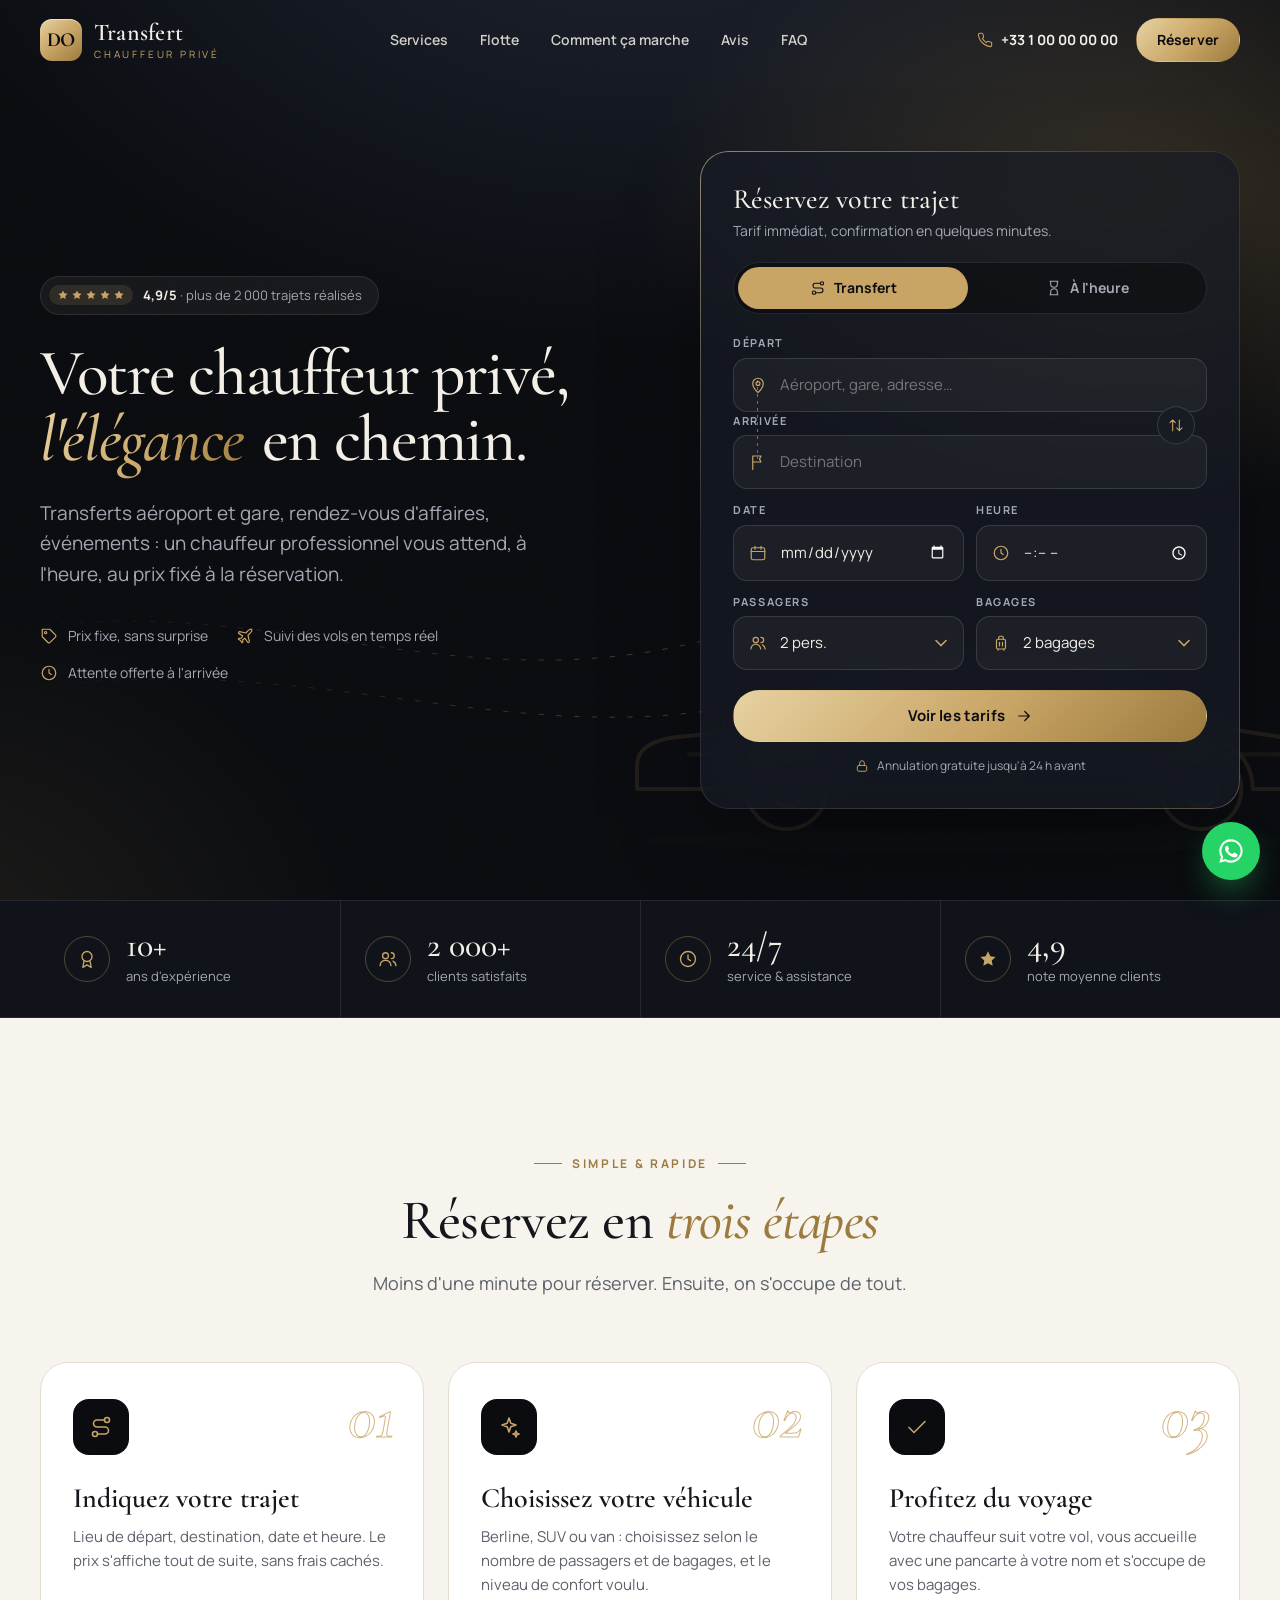
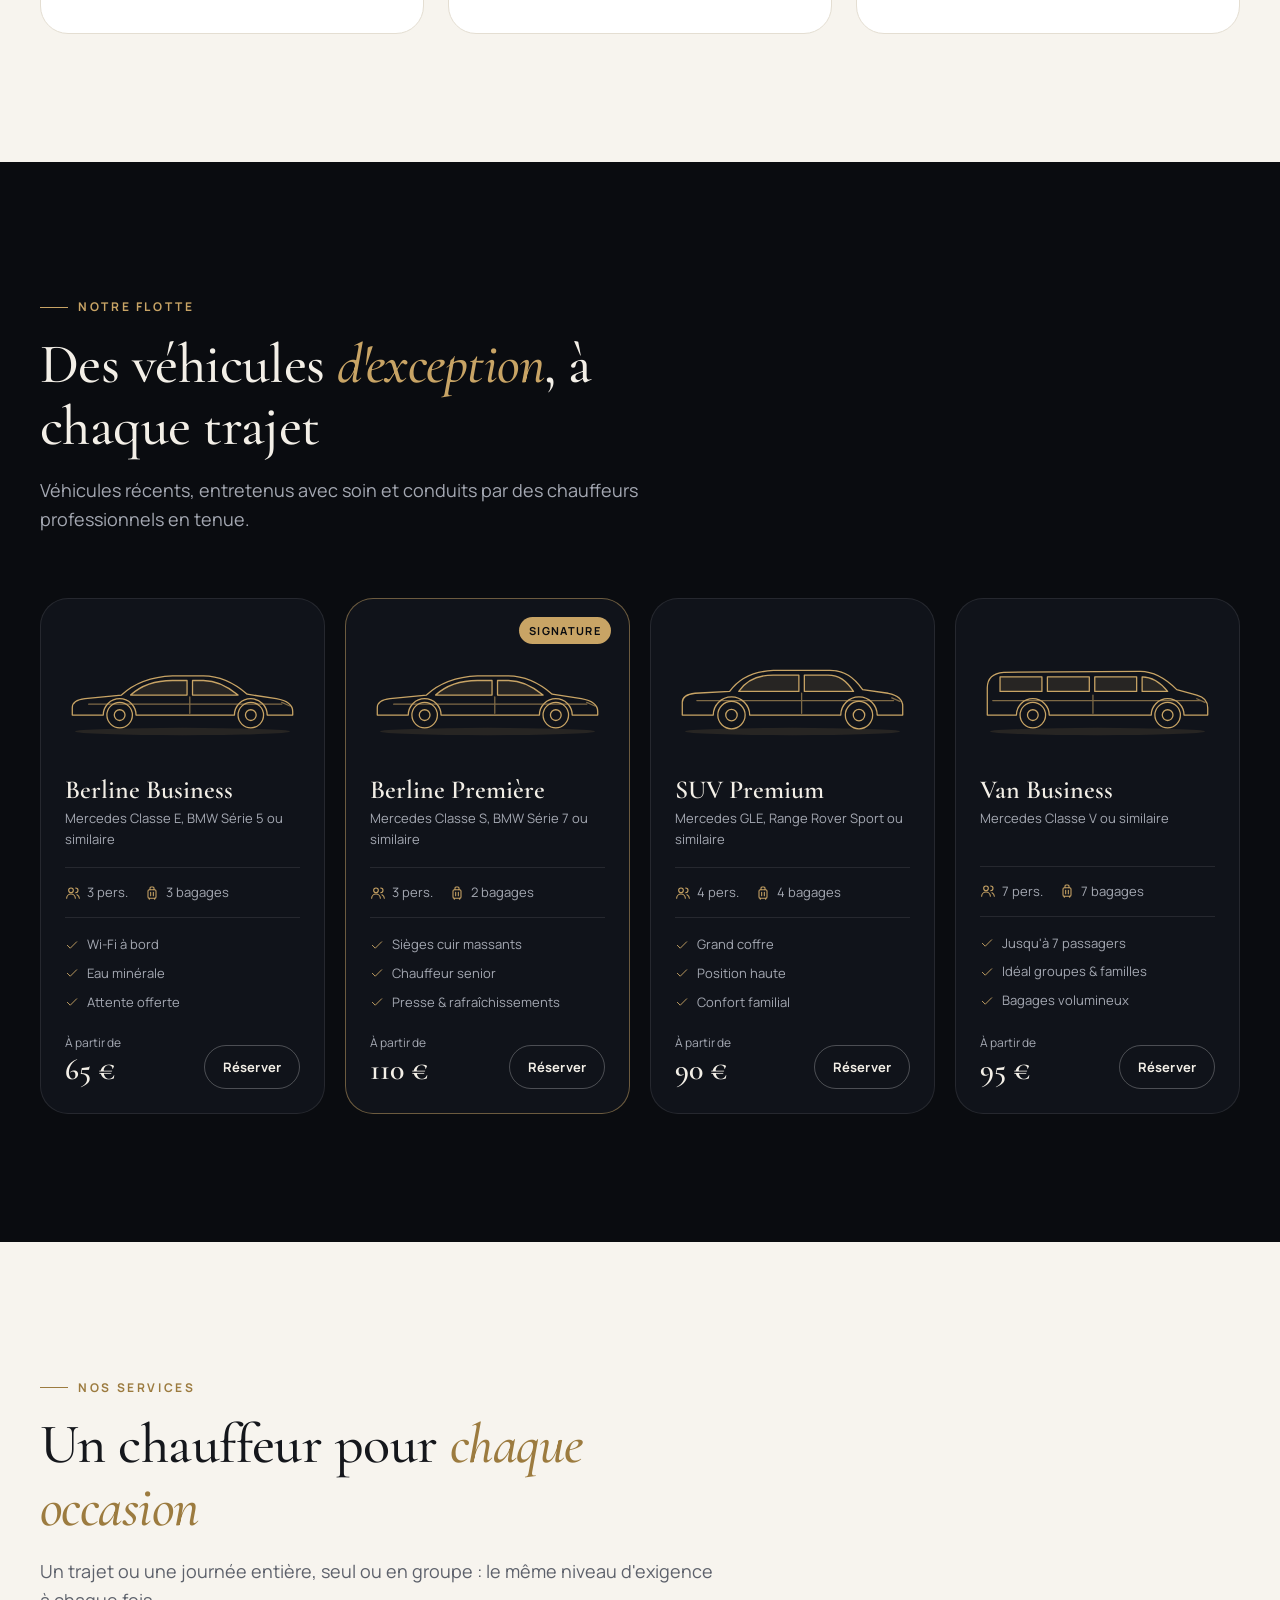
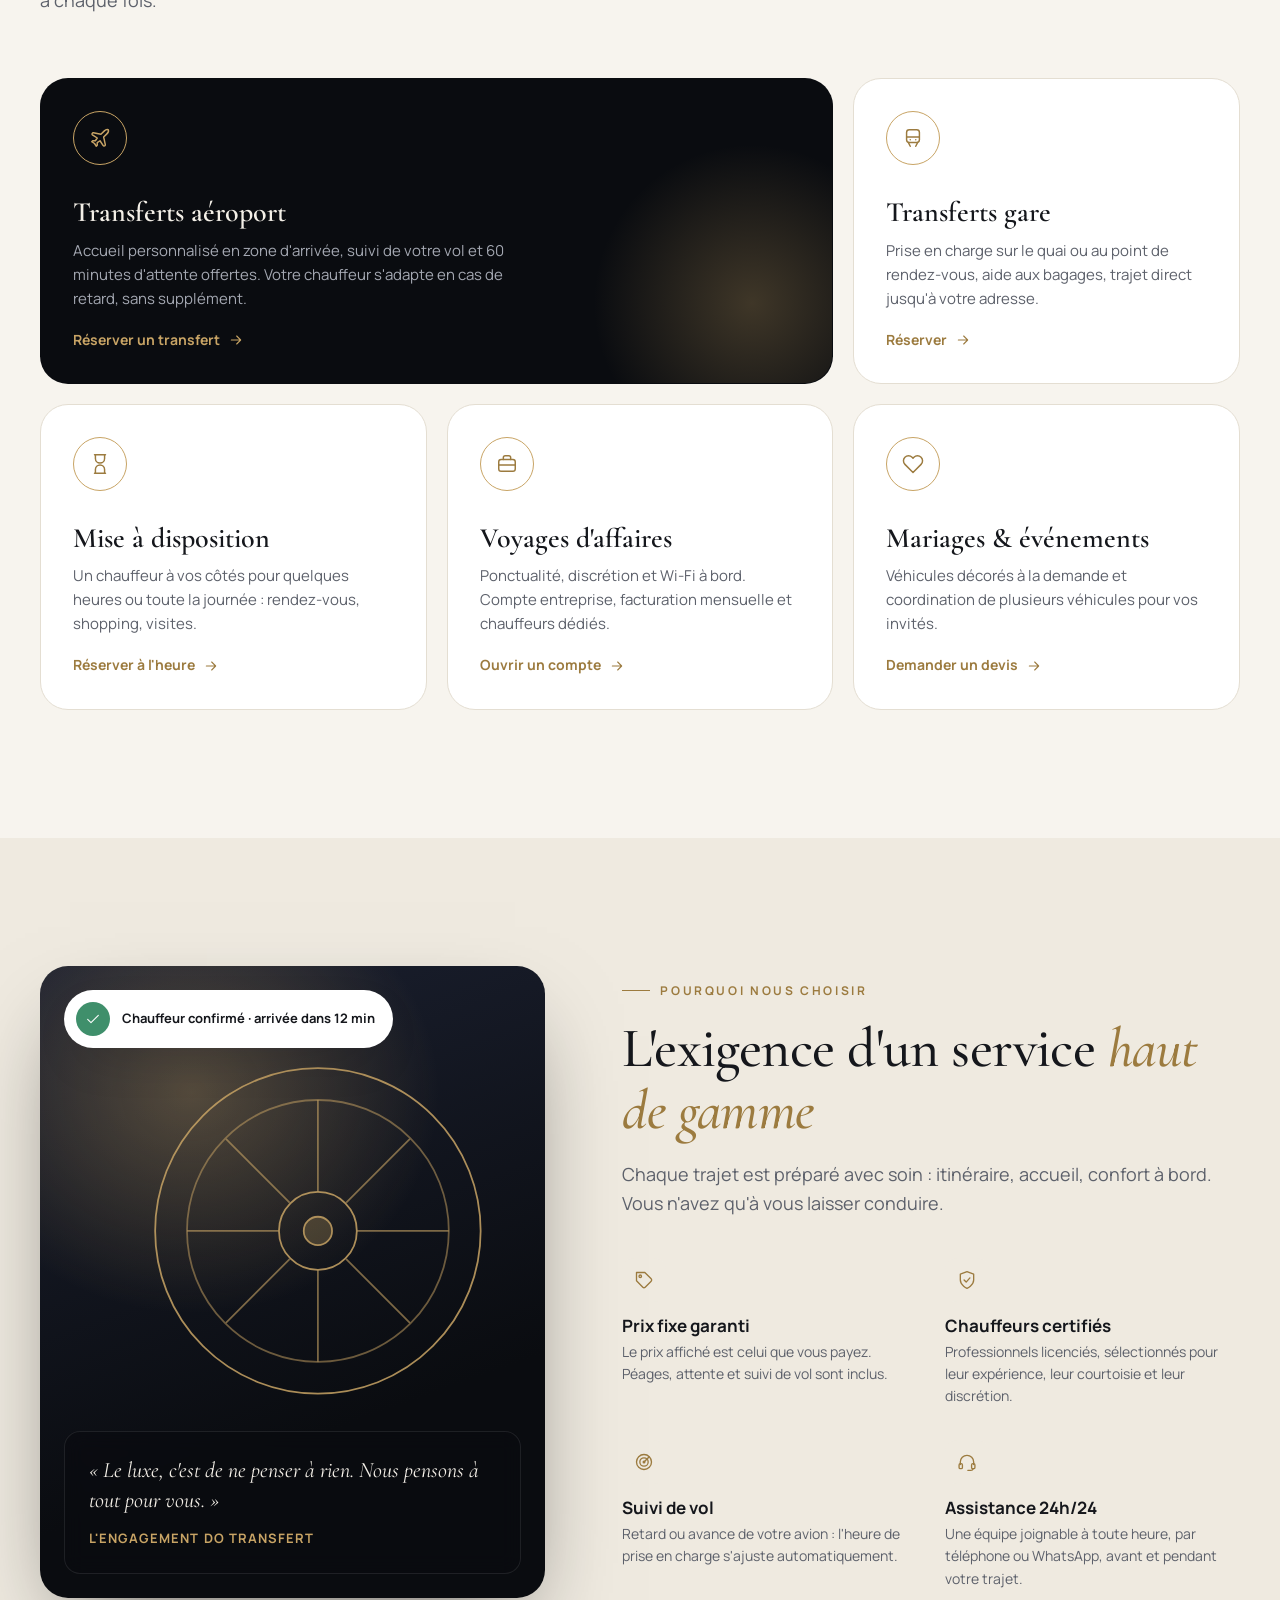
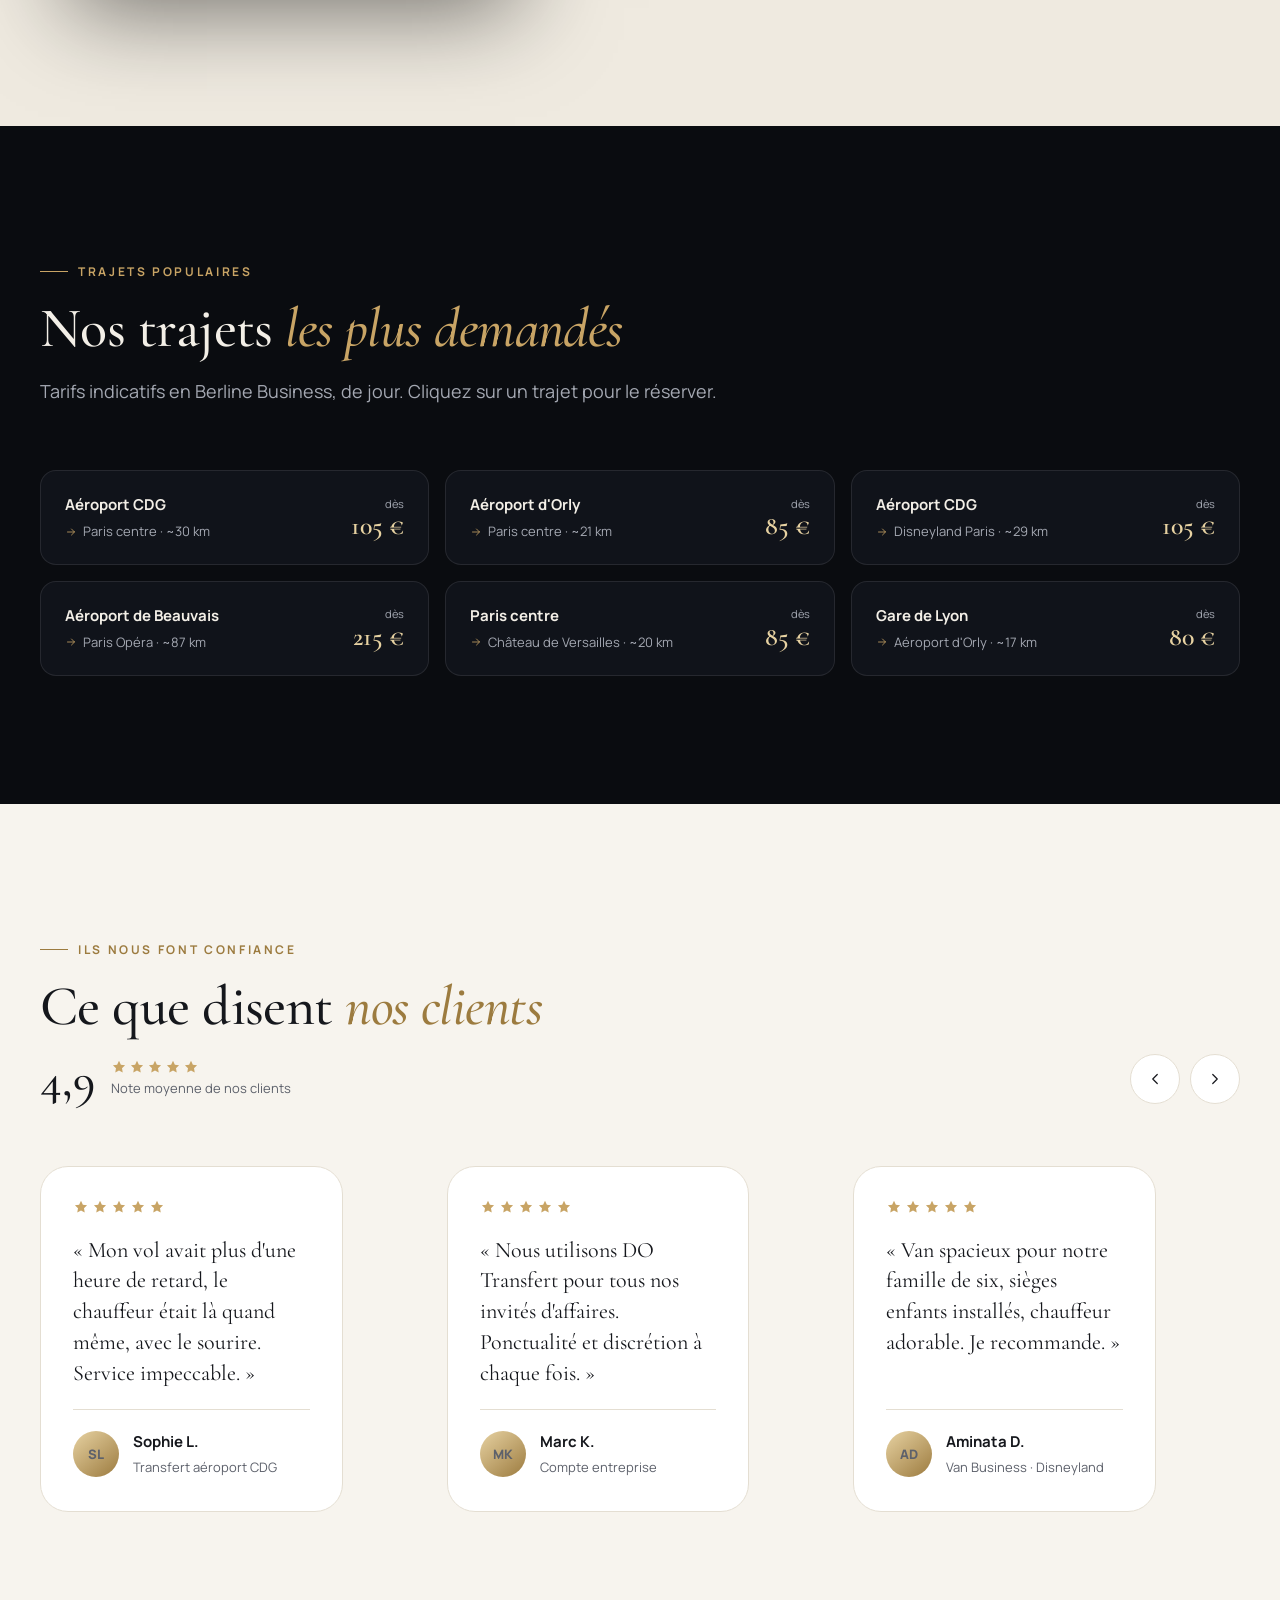
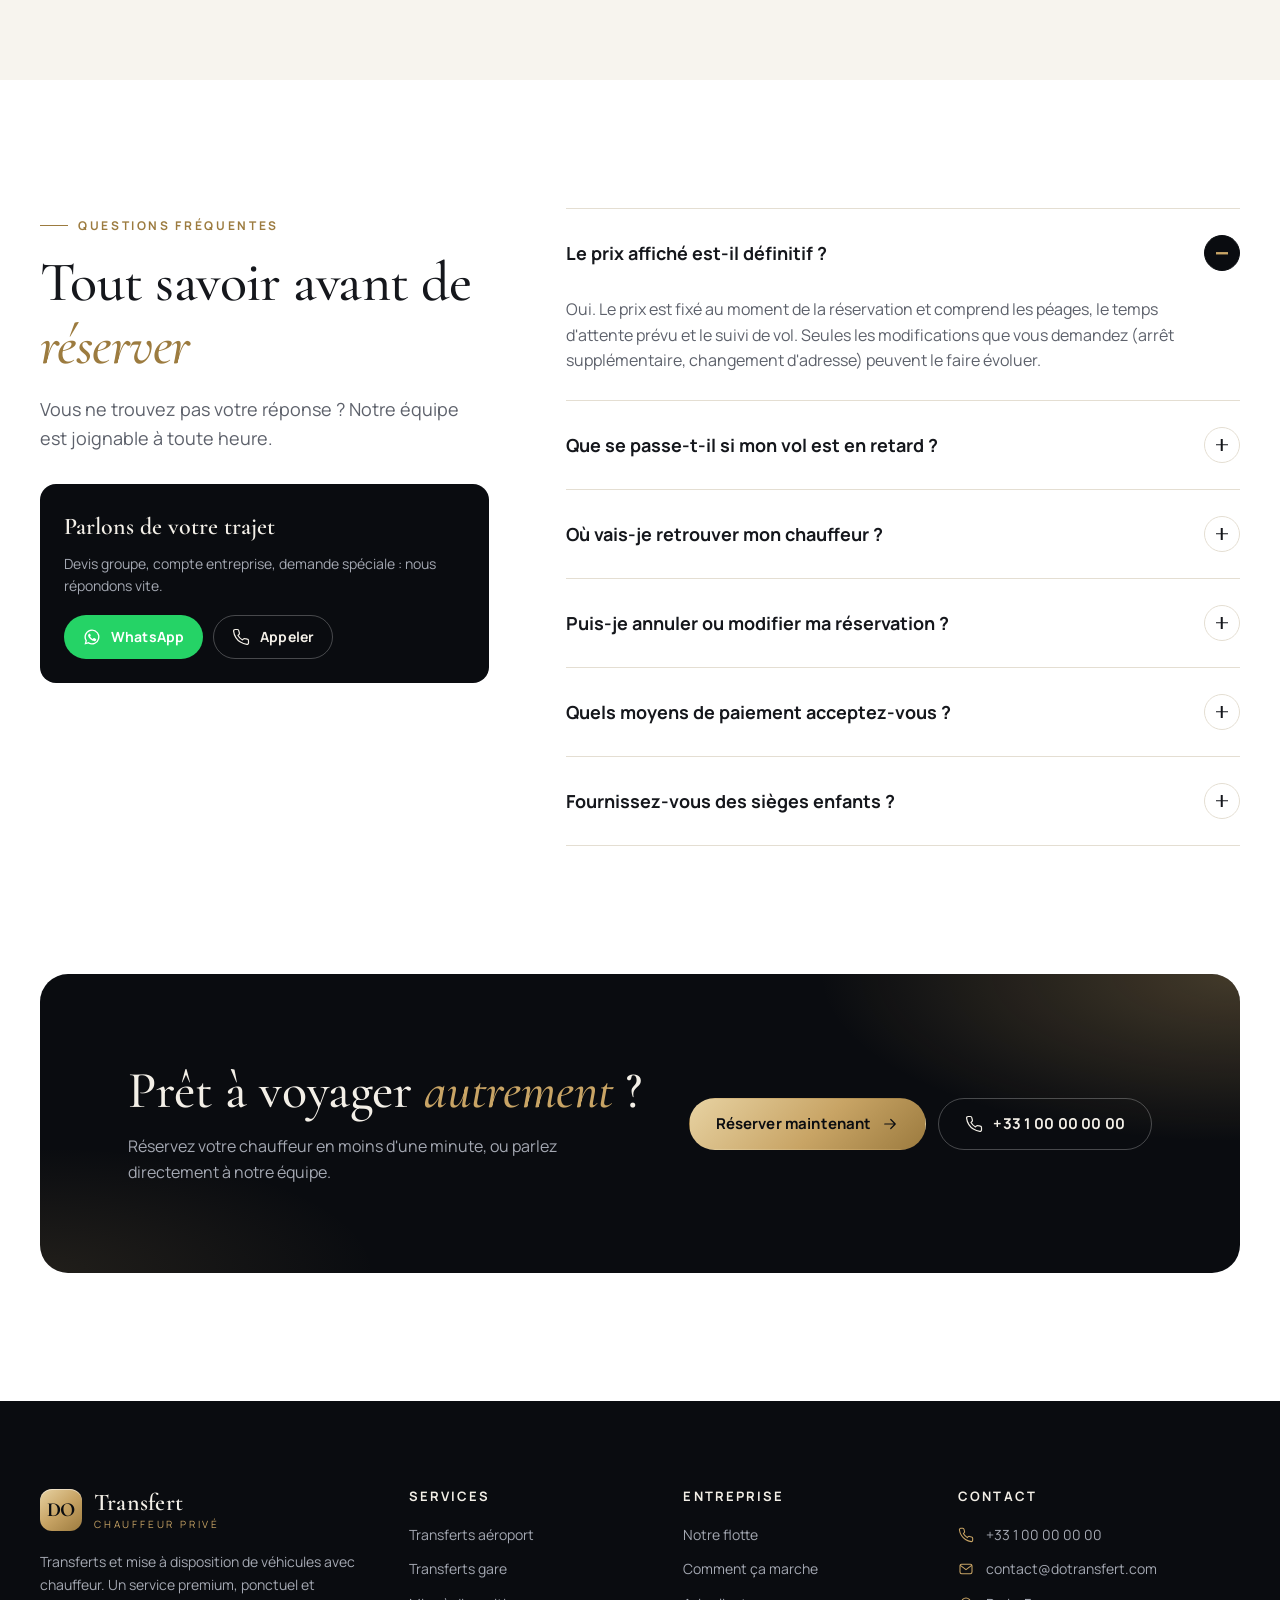
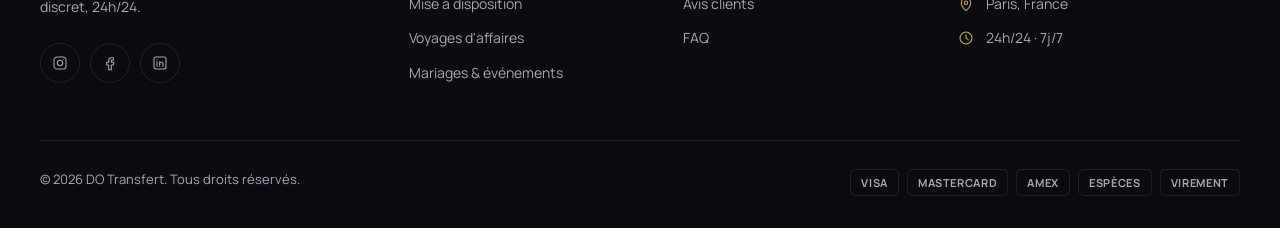
==== index.html @ b4d64cb0 "Add DO Transfert chauffeur booking website Static luxury-styled site for private driver bookings: - " ====
<!doctype html>
<html lang="fr" class="no-js">
<head>
  <meta charset="utf-8">
  <meta name="viewport" content="width=device-width, initial-scale=1, viewport-fit=cover">
  <title>DO Transfert — Chauffeur privé & transferts aéroport premium</title>
  <meta name="description" content="Réservez en quelques secondes un chauffeur privé pour vos transferts aéroport, gare, rendez-vous d'affaires et événements. Prix fixe, accueil personnalisé, disponible 24h/24.">
  <meta name="theme-color" content="#0a0c10">
  <meta property="og:title" content="DO Transfert — Chauffeur privé premium">
  <meta property="og:description" content="Transferts aéroport, gare et mise à disposition avec chauffeur. Prix fixe, réservation en ligne.">
  <meta property="og:type" content="website">
  <link rel="icon" href="assets/img/favicon.svg" type="image/svg+xml">
  <link rel="preconnect" href="https://fonts.googleapis.com">
  <link rel="preconnect" href="https://fonts.gstatic.com" crossorigin>
  <link href="https://fonts.googleapis.com/css2?family=Cormorant+Garamond:ital,wght@0,500;0,600;0,700;1,500;1,600&family=Manrope:wght@400;500;600;700;800&display=swap" rel="stylesheet">
  <link rel="stylesheet" href="assets/css/styles.css">
</head>
<body>
<script src="assets/js/icons.js"></script>
<a class="skip-link" href="#main">Aller au contenu</a>

<!-- ============ En-tête ============ -->
<header class="site-header">
  <div class="container nav">
    <a href="index.html" class="logo" aria-label="DO Transfert — accueil">
      <span class="logo-mark">DO</span>
      <span class="logo-text"><strong>Transfert</strong><small>Chauffeur privé</small></span>
    </a>
    <nav aria-label="Navigation principale">
      <ul class="nav-links">
        <li><a href="#services">Services</a></li>
        <li><a href="#flotte">Flotte</a></li>
        <li><a href="#fonctionnement">Comment ça marche</a></li>
        <li><a href="#avis">Avis</a></li>
        <li><a href="#faq">FAQ</a></li>
      </ul>
    </nav>
    <div class="nav-cta">
      <a class="nav-phone" data-href="phone" href="#"><svg aria-hidden="true"><use href="#i-phone"/></svg><span data-brand="phone"></span></a>
      <a href="#reserver" class="btn btn-gold">Réserver</a>
      <button class="menu-toggle" type="button" aria-expanded="false" aria-controls="mobile-menu" aria-label="Ouvrir le menu"><span></span></button>
    </div>
  </div>
</header>

<div class="mobile-menu" id="mobile-menu">
  <a href="#services">Services</a>
  <a href="#flotte">Flotte</a>
  <a href="#fonctionnement">Comment ça marche</a>
  <a href="#avis">Avis</a>
  <a href="#faq">FAQ</a>
  <a href="#reserver" class="btn btn-gold btn-block">Réserver un chauffeur</a>
  <div class="mobile-contact">
    <a data-href="phone" href="#" data-brand="phone"></a>
    <a data-href="email" href="#" data-brand="email"></a>
  </div>
</div>

<main id="main">

  <!-- ============ Hero + réservation ============ -->
  <section class="hero on-dark" id="reserver">
    <div class="hero-bg" aria-hidden="true">
      <svg class="hero-lines" viewBox="0 0 1440 900" preserveAspectRatio="none">
        <defs>
          <linearGradient id="lineGrad" x1="0" x2="1">
            <stop offset="0" stop-color="#c8a465" stop-opacity="0"/>
            <stop offset=".5" stop-color="#c8a465" stop-opacity=".7"/>
            <stop offset="1" stop-color="#c8a465" stop-opacity="0"/>
          </linearGradient>
        </defs>
        <path d="M-50 720 C 300 640, 520 820, 860 700 S 1300 520, 1500 600"/>
        <path d="M-50 790 C 340 700, 600 880, 920 770 S 1320 600, 1500 690"/>
      </svg>
    </div>
    <div class="hero-car" aria-hidden="true" id="hero-car"></div>

    <div class="container hero-grid">
      <div class="hero-copy">
        <div class="hero-badge reveal">
          <span class="stars">
            <svg><use href="#i-star"/></svg><svg><use href="#i-star"/></svg><svg><use href="#i-star"/></svg><svg><use href="#i-star"/></svg><svg><use href="#i-star"/></svg>
          </span>
          <span><b>4,9/5</b> · plus de 2 000 trajets réalisés</span>
        </div>
        <h1 class="reveal" data-delay="1">Votre chauffeur privé,<br><em>l'élégance</em> en chemin.</h1>
        <p class="lead reveal" data-delay="2">Transferts aéroport et gare, rendez-vous d'affaires, événements : un chauffeur professionnel vous attend, à l'heure, au prix fixé à la réservation.</p>
        <ul class="hero-points reveal" data-delay="3">
          <li><svg><use href="#i-tag"/></svg>Prix fixe, sans surprise</li>
          <li><svg><use href="#i-plane"/></svg>Suivi des vols en temps réel</li>
          <li><svg><use href="#i-clock"/></svg>Attente offerte à l'arrivée</li>
        </ul>
      </div>

      <div class="booking-card reveal" data-delay="2">
        <h2>Réservez votre trajet</h2>
        <p class="sub">Tarif immédiat, confirmation en quelques minutes.</p>
        <div id="hero-booking"></div>
        <p class="booking-foot"><svg><use href="#i-lock"/></svg>Annulation gratuite jusqu'à 24 h avant</p>
      </div>
    </div>
  </section>

  <!-- ============ Bandeau de confiance ============ -->
  <section class="trust" aria-label="Chiffres clés">
    <div class="container trust-inner">
      <div class="trust-item"><span class="trust-icon"><svg><use href="#i-award"/></svg></span><div><strong>10+</strong><span>ans d'expérience</span></div></div>
      <div class="trust-item"><span class="trust-icon"><svg><use href="#i-users"/></svg></span><div><strong>2 000+</strong><span>clients satisfaits</span></div></div>
      <div class="trust-item"><span class="trust-icon"><svg><use href="#i-clock"/></svg></span><div><strong>24/7</strong><span>service & assistance</span></div></div>
      <div class="trust-item"><span class="trust-icon"><svg><use href="#i-star"/></svg></span><div><strong>4,9</strong><span>note moyenne clients</span></div></div>
    </div>
  </section>

  <!-- ============ Comment ça marche ============ -->
  <section class="section" id="fonctionnement">
    <div class="container">
      <div class="section-head center reveal">
        <span class="eyebrow">Simple & rapide</span>
        <h2 class="section-title">Réservez en <em>trois étapes</em></h2>
        <p class="lead">Moins d'une minute pour réserver. Ensuite, on s'occupe de tout.</p>
      </div>
      <div class="steps">
        <article class="step reveal">
          <span class="step-num">01</span>
          <div class="step-icon"><svg><use href="#i-route"/></svg></div>
          <h3>Indiquez votre trajet</h3>
          <p>Lieu de départ, destination, date et heure. Le prix s'affiche tout de suite, sans frais cachés.</p>
        </article>
        <article class="step reveal" data-delay="1">
          <span class="step-num">02</span>
          <div class="step-icon"><svg><use href="#i-sparkle"/></svg></div>
          <h3>Choisissez votre véhicule</h3>
          <p>Berline, SUV ou van : choisissez selon le nombre de passagers et de bagages, et le niveau de confort voulu.</p>
        </article>
        <article class="step reveal" data-delay="2">
          <span class="step-num">03</span>
          <div class="step-icon"><svg><use href="#i-check"/></svg></div>
          <h3>Profitez du voyage</h3>
          <p>Votre chauffeur suit votre vol, vous accueille avec une pancarte à votre nom et s'occupe de vos bagages.</p>
        </article>
      </div>
    </div>
  </section>

  <!-- ============ Flotte ============ -->
  <section class="section on-dark" id="flotte">
    <div class="container">
      <div class="section-head reveal">
        <span class="eyebrow">Notre flotte</span>
        <h2 class="section-title">Des véhicules <em>d'exception</em>, à chaque trajet</h2>
        <p class="lead">Véhicules récents, entretenus avec soin et conduits par des chauffeurs professionnels en tenue.</p>
      </div>
      <div class="fleet-grid" id="fleet-grid"></div>
    </div>
  </section>

  <!-- ============ Services ============ -->
  <section class="section" id="services">
    <div class="container">
      <div class="section-head reveal">
        <span class="eyebrow">Nos services</span>
        <h2 class="section-title">Un chauffeur pour <em>chaque occasion</em></h2>
        <p class="lead">Un trajet ou une journée entière, seul ou en groupe : le même niveau d'exigence à chaque fois.</p>
      </div>
      <div class="services-grid">
        <article class="service wide reveal">
          <div class="service-icon"><svg><use href="#i-plane"/></svg></div>
          <h3>Transferts aéroport</h3>
          <p>Accueil personnalisé en zone d'arrivée, suivi de votre vol et 60 minutes d'attente offertes. Votre chauffeur s'adapte en cas de retard, sans supplément.</p>
          <a href="#reserver" class="service-link" data-prefill="Aéroport Paris-Charles de Gaulle (CDG)|Paris centre — Champs-Élysées">Réserver un transfert <svg><use href="#i-arrow"/></svg></a>
        </article>
        <article class="service reveal" data-delay="1">
          <div class="service-icon"><svg><use href="#i-train"/></svg></div>
          <h3>Transferts gare</h3>
          <p>Prise en charge sur le quai ou au point de rendez-vous, aide aux bagages, trajet direct jusqu'à votre adresse.</p>
          <a href="#reserver" class="service-link" data-prefill="Gare de Lyon, Paris|">Réserver <svg><use href="#i-arrow"/></svg></a>
        </article>
        <article class="service reveal">
          <div class="service-icon"><svg><use href="#i-hourglass"/></svg></div>
          <h3>Mise à disposition</h3>
          <p>Un chauffeur à vos côtés pour quelques heures ou toute la journée : rendez-vous, shopping, visites.</p>
          <a href="#reserver" class="service-link" data-prefill="hourly">Réserver à l'heure <svg><use href="#i-arrow"/></svg></a>
        </article>
        <article class="service reveal" data-delay="1">
          <div class="service-icon"><svg><use href="#i-briefcase"/></svg></div>
          <h3>Voyages d'affaires</h3>
          <p>Ponctualité, discrétion et Wi-Fi à bord. Compte entreprise, facturation mensuelle et chauffeurs dédiés.</p>
          <a href="#contact" class="service-link">Ouvrir un compte <svg><use href="#i-arrow"/></svg></a>
        </article>
        <article class="service reveal" data-delay="2">
          <div class="service-icon"><svg><use href="#i-heart"/></svg></div>
          <h3>Mariages & événements</h3>
          <p>Véhicules décorés à la demande et coordination de plusieurs véhicules pour vos invités.</p>
          <a href="#contact" class="service-link">Demander un devis <svg><use href="#i-arrow"/></svg></a>
        </article>
      </div>
    </div>
  </section>

  <!-- ============ Pourquoi nous ============ -->
  <section class="section" style="background: var(--ivory-2);">
    <div class="container why">
      <div class="why-visual reveal" aria-hidden="true">
        <svg class="wheel" viewBox="0 0 200 200" fill="none" stroke="currentColor" stroke-width="1">
          <circle cx="100" cy="100" r="92"/><circle cx="100" cy="100" r="74" opacity=".6"/>
          <circle cx="100" cy="100" r="22"/><circle cx="100" cy="100" r="8" fill="currentColor" fill-opacity=".3"/>
          <path d="M100 78 L100 26 M100 122 L100 174 M78 100 L26 100 M122 100 L174 100 M84 84 L48 48 M116 116 L152 152 M116 84 L152 48 M84 116 L48 152" opacity=".7"/>
        </svg>
        <div class="why-float"><span class="dot"><svg><use href="#i-check"/></svg></span>Chauffeur confirmé · arrivée dans 12 min</div>
        <div class="why-quote">
          <p>« Le luxe, c'est de ne penser à rien. Nous pensons à tout pour vous. »</p>
          <span>L'engagement DO Transfert</span>
        </div>
      </div>
      <div>
        <div class="reveal">
          <span class="eyebrow">Pourquoi nous choisir</span>
          <h2 class="section-title">L'exigence d'un service <em>haut de gamme</em></h2>
          <p class="lead">Chaque trajet est préparé avec soin : itinéraire, accueil, confort à bord. Vous n'avez qu'à vous laisser conduire.</p>
        </div>
        <div class="feature-list">
          <div class="feature reveal">
            <div class="feature-icon"><svg><use href="#i-tag"/></svg></div>
            <h4>Prix fixe garanti</h4>
            <p>Le prix affiché est celui que vous payez. Péages, attente et suivi de vol sont inclus.</p>
          </div>
          <div class="feature reveal" data-delay="1">
            <div class="feature-icon"><svg><use href="#i-shield"/></svg></div>
            <h4>Chauffeurs certifiés</h4>
            <p>Professionnels licenciés, sélectionnés pour leur expérience, leur courtoisie et leur discrétion.</p>
          </div>
          <div class="feature reveal">
            <div class="feature-icon"><svg><use href="#i-radar"/></svg></div>
            <h4>Suivi de vol</h4>
            <p>Retard ou avance de votre avion : l'heure de prise en charge s'ajuste automatiquement.</p>
          </div>
          <div class="feature reveal" data-delay="1">
            <div class="feature-icon"><svg><use href="#i-headset"/></svg></div>
            <h4>Assistance 24h/24</h4>
            <p>Une équipe joignable à toute heure, par téléphone ou WhatsApp, avant et pendant votre trajet.</p>
          </div>
        </div>
      </div>
    </div>
  </section>

  <!-- ============ Trajets populaires ============ -->
  <section class="section on-dark" id="destinations">
    <div class="container">
      <div class="section-head reveal">
        <span class="eyebrow">Trajets populaires</span>
        <h2 class="section-title">Nos trajets <em>les plus demandés</em></h2>
        <p class="lead">Tarifs indicatifs en Berline Business, de jour. Cliquez sur un trajet pour le réserver.</p>
      </div>
      <template id="popular-routes">
Aéroport Paris-Charles de Gaulle (CDG)|Paris centre — Champs-Élysées|Aéroport CDG|Paris centre
Aéroport Paris-Orly (ORY)|Paris centre — Champs-Élysées|Aéroport d'Orly|Paris centre
Aéroport Paris-Charles de Gaulle (CDG)|Disneyland Paris|Aéroport CDG|Disneyland Paris
Aéroport Paris-Beauvais (BVA)|Paris — Opéra / Grands Boulevards|Aéroport de Beauvais|Paris Opéra
Paris centre — Champs-Élysées|Château de Versailles|Paris centre|Château de Versailles
Gare de Lyon, Paris|Aéroport Paris-Orly (ORY)|Gare de Lyon|Aéroport d'Orly
      </template>
      <div class="routes" id="routes"></div>
    </div>
  </section>

  <!-- ============ Avis ============ -->
  <section class="section" id="avis">
    <div class="container">
      <div class="reviews-head">
        <div class="section-head reveal">
          <span class="eyebrow">Ils nous font confiance</span>
          <h2 class="section-title">Ce que disent <em>nos clients</em></h2>
          <div class="rating-summary">
            <strong>4,9</strong>
            <div>
              <div class="stars"><svg><use href="#i-star"/></svg><svg><use href="#i-star"/></svg><svg><use href="#i-star"/></svg><svg><use href="#i-star"/></svg><svg><use href="#i-star"/></svg></div>
              <span>Note moyenne de nos clients</span>
            </div>
          </div>
        </div>
        <div class="reviews-nav">
          <button class="icon-btn" type="button" data-reviews="prev" aria-label="Avis précédents"><svg><use href="#i-chev-left"/></svg></button>
          <button class="icon-btn" type="button" data-reviews="next" aria-label="Avis suivants"><svg><use href="#i-chev-right"/></svg></button>
        </div>
      </div>
      <div class="reviews" tabindex="0" aria-label="Avis clients">
        <figure class="review">
          <div class="stars" aria-label="5 étoiles sur 5"><svg><use href="#i-star"/></svg><svg><use href="#i-star"/></svg><svg><use href="#i-star"/></svg><svg><use href="#i-star"/></svg><svg><use href="#i-star"/></svg></div>
          <blockquote>« Mon vol avait plus d'une heure de retard, le chauffeur était là quand même, avec le sourire. Service impeccable. »</blockquote>
          <figcaption class="review-author"><span class="avatar">SL</span><div><strong>Sophie L.</strong><span>Transfert aéroport CDG</span></div></figcaption>
        </figure>
        <figure class="review">
          <div class="stars" aria-label="5 étoiles sur 5"><svg><use href="#i-star"/></svg><svg><use href="#i-star"/></svg><svg><use href="#i-star"/></svg><svg><use href="#i-star"/></svg><svg><use href="#i-star"/></svg></div>
          <blockquote>« Nous utilisons DO Transfert pour tous nos invités d'affaires. Ponctualité et discrétion à chaque fois. »</blockquote>
          <figcaption class="review-author"><span class="avatar">MK</span><div><strong>Marc K.</strong><span>Compte entreprise</span></div></figcaption>
        </figure>
        <figure class="review">
          <div class="stars" aria-label="5 étoiles sur 5"><svg><use href="#i-star"/></svg><svg><use href="#i-star"/></svg><svg><use href="#i-star"/></svg><svg><use href="#i-star"/></svg><svg><use href="#i-star"/></svg></div>
          <blockquote>« Van spacieux pour notre famille de six, sièges enfants installés, chauffeur adorable. Je recommande. »</blockquote>
          <figcaption class="review-author"><span class="avatar">AD</span><div><strong>Aminata D.</strong><span>Van Business · Disneyland</span></div></figcaption>
        </figure>
        <figure class="review">
          <div class="stars" aria-label="5 étoiles sur 5"><svg><use href="#i-star"/></svg><svg><use href="#i-star"/></svg><svg><use href="#i-star"/></svg><svg><use href="#i-star"/></svg><svg><use href="#i-star"/></svg></div>
          <blockquote>« La voiture de notre mariage était magnifique et le chauffeur d'une élégance rare. Merci ! »</blockquote>
          <figcaption class="review-author"><span class="avatar">JR</span><div><strong>Julie & Romain</strong><span>Mariage · Berline Première</span></div></figcaption>
        </figure>
        <figure class="review">
          <div class="stars" aria-label="5 étoiles sur 5"><svg><use href="#i-star"/></svg><svg><use href="#i-star"/></svg><svg><use href="#i-star"/></svg><svg><use href="#i-star"/></svg><svg><use href="#i-star"/></svg></div>
          <blockquote>« Réservation en deux minutes, confirmation rapide par WhatsApp, prix respecté. Exactement ce que j'attendais. »</blockquote>
          <figcaption class="review-author"><span class="avatar">TB</span><div><strong>Thomas B.</strong><span>Transfert gare de Lyon</span></div></figcaption>
        </figure>
      </div>
    </div>
  </section>

  <!-- ============ FAQ ============ -->
  <section class="section" id="faq" style="background: var(--paper);">
    <div class="container faq-grid">
      <aside class="faq-aside reveal">
        <span class="eyebrow">Questions fréquentes</span>
        <h2 class="section-title">Tout savoir avant de <em>réserver</em></h2>
        <p class="lead">Vous ne trouvez pas votre réponse ? Notre équipe est joignable à toute heure.</p>
        <div class="contact-card" id="contact">
          <strong>Parlons de votre trajet</strong>
          <p>Devis groupe, compte entreprise, demande spéciale : nous répondons vite.</p>
          <div class="btns">
            <a class="btn btn-whatsapp" data-href="whatsapp" href="#"><svg><use href="#i-whatsapp"/></svg>WhatsApp</a>
            <a class="btn btn-outline-light" data-href="phone" href="#"><svg><use href="#i-phone"/></svg>Appeler</a>
          </div>
        </div>
      </aside>
      <div class="faq-list reveal" data-delay="1">
        <div class="faq-item">
          <button class="faq-q" type="button" aria-expanded="true">Le prix affiché est-il définitif ?<span class="plus" aria-hidden="true"></span></button>
          <div class="faq-a"><div><p>Oui. Le prix est fixé au moment de la réservation et comprend les péages, le temps d'attente prévu et le suivi de vol. Seules les modifications que vous demandez (arrêt supplémentaire, changement d'adresse) peuvent le faire évoluer.</p></div></div>
        </div>
        <div class="faq-item">
          <button class="faq-q" type="button" aria-expanded="false">Que se passe-t-il si mon vol est en retard ?<span class="plus" aria-hidden="true"></span></button>
          <div class="faq-a"><div><p>Nous suivons votre vol en temps réel grâce au numéro que vous indiquez. Votre chauffeur ajuste son heure d'arrivée sans frais, et 60 minutes d'attente sont offertes après l'atterrissage.</p></div></div>
        </div>
        <div class="faq-item">
          <button class="faq-q" type="button" aria-expanded="false">Où vais-je retrouver mon chauffeur ?<span class="plus" aria-hidden="true"></span></button>
          <div class="faq-a"><div><p>À l'aéroport, votre chauffeur vous attend dans le hall d'arrivée avec une pancarte à votre nom. En gare, il vous attend en tête de quai ou au point de rendez-vous indiqué. Vous recevez ses coordonnées avant le départ.</p></div></div>
        </div>
        <div class="faq-item">
          <button class="faq-q" type="button" aria-expanded="false">Puis-je annuler ou modifier ma réservation ?<span class="plus" aria-hidden="true"></span></button>
          <div class="faq-a"><div><p>L'annulation est gratuite jusqu'à 24 heures avant la prise en charge. Pour toute modification, contactez-nous par téléphone, e-mail ou WhatsApp en indiquant votre numéro de réservation.</p></div></div>
        </div>
        <div class="faq-item">
          <button class="faq-q" type="button" aria-expanded="false">Quels moyens de paiement acceptez-vous ?<span class="plus" aria-hidden="true"></span></button>
          <div class="faq-a"><div><p>Carte bancaire, espèces, virement et paiement mobile. Les entreprises peuvent bénéficier d'une facturation mensuelle. Une facture vous est envoyée après chaque trajet.</p></div></div>
        </div>
        <div class="faq-item">
          <button class="faq-q" type="button" aria-expanded="false">Fournissez-vous des sièges enfants ?<span class="plus" aria-hidden="true"></span></button>
          <div class="faq-a"><div><p>Oui, sièges bébé, sièges enfants et rehausseurs sont disponibles sur demande lors de la réservation, installés avant votre arrivée.</p></div></div>
        </div>
      </div>
    </div>
  </section>

  <!-- ============ CTA ============ -->
  <section class="section" style="padding-top: 0; background: var(--paper);">
    <div class="container">
      <div class="cta reveal">
        <div>
          <h2>Prêt à voyager <em>autrement</em> ?</h2>
          <p>Réservez votre chauffeur en moins d'une minute, ou parlez directement à notre équipe.</p>
        </div>
        <div class="cta-actions">
          <a href="#reserver" class="btn btn-gold">Réserver maintenant <svg class="arrow"><use href="#i-arrow"/></svg></a>
          <a href="#" data-href="phone" class="btn btn-outline-light"><svg><use href="#i-phone"/></svg><span data-brand="phone"></span></a>
        </div>
      </div>
    </div>
  </section>
</main>

<!-- ============ Pied de page ============ -->
<footer class="site-footer">
  <div class="container">
    <div class="footer-grid">
      <div class="footer-about">
        <a href="index.html" class="logo"><span class="logo-mark">DO</span><span class="logo-text"><strong>Transfert</strong><small>Chauffeur privé</small></span></a>
        <p>Transferts et mise à disposition de véhicules avec chauffeur. Un service premium, ponctuel et discret, 24h/24.</p>
        <div class="socials">
          <a href="#" aria-label="Instagram"><svg><use href="#i-instagram"/></svg></a>
          <a href="#" aria-label="Facebook"><svg><use href="#i-facebook"/></svg></a>
          <a href="#" aria-label="LinkedIn"><svg><use href="#i-linkedin"/></svg></a>
        </div>
      </div>
      <div>
        <h4>Services</h4>
        <ul>
          <li><a href="#services">Transferts aéroport</a></li>
          <li><a href="#services">Transferts gare</a></li>
          <li><a href="#services">Mise à disposition</a></li>
          <li><a href="#services">Voyages d'affaires</a></li>
          <li><a href="#services">Mariages & événements</a></li>
        </ul>
      </div>
      <div>
        <h4>Entreprise</h4>
        <ul>
          <li><a href="#flotte">Notre flotte</a></li>
          <li><a href="#fonctionnement">Comment ça marche</a></li>
          <li><a href="#avis">Avis clients</a></li>
          <li><a href="#faq">FAQ</a></li>
        </ul>
      </div>
      <div>
        <h4>Contact</h4>
        <ul class="footer-contact">
          <li><svg><use href="#i-phone"/></svg><a data-href="phone" href="#" data-brand="phone"></a></li>
          <li><svg><use href="#i-mail"/></svg><a data-href="email" href="#" data-brand="email"></a></li>
          <li><svg><use href="#i-pin"/></svg><span data-brand="address"></span></li>
          <li><svg><use href="#i-clock"/></svg><span data-brand="hours"></span></li>
        </ul>
      </div>
    </div>
    <div class="footer-bottom">
      <p>© <span data-year></span> DO Transfert. Tous droits réservés.</p>
      <div class="pay" aria-label="Moyens de paiement"><span>VISA</span><span>MASTERCARD</span><span>AMEX</span><span>ESPÈCES</span><span>VIREMENT</span></div>
    </div>
  </div>
</footer>

<a class="fab" data-href="whatsapp" href="#" aria-label="Nous écrire sur WhatsApp"><svg><use href="#i-whatsapp"/></svg></a>

<script src="assets/js/config.js"></script>
<script src="assets/js/app.js"></script>
<script>
  DOT.onReady = function () {
    DOT.$("#hero-car").innerHTML = DOT.vehicleSVG("sedan");
  };
</script>
</body>
</html>
---- assets/css/styles.css ----
/* ==========================================================================
   DO Transfert — feuille de style
   Direction : luxe discret. Noir profond, champagne, ivoire.
   ========================================================================== */

:root {
  --ink: #0a0c10;
  --ink-2: #10131a;
  --ink-3: #171b24;
  --line-dark: rgba(255, 255, 255, 0.09);
  --text-on-dark: #f3efe7;
  --muted-on-dark: #a4a8b2;

  --ivory: #f7f4ee;
  --ivory-2: #efeae0;
  --paper: #ffffff;
  --text: #15171c;
  --muted: #5d616b;
  --line: #e4ded2;

  --gold: #c8a465;
  --gold-2: #e7d2a2;
  --gold-3: #9c7b3f;
  --success: #3f8f6b;
  --danger: #c0473b;

  --font-display: "Cormorant Garamond", "Playfair Display", Georgia, serif;
  --font-body: "Manrope", "Inter", system-ui, -apple-system, "Segoe UI", sans-serif;

  --radius-sm: 10px;
  --radius: 16px;
  --radius-lg: 28px;
  --shadow-sm: 0 2px 8px rgba(10, 12, 16, 0.06);
  --shadow: 0 18px 50px -20px rgba(10, 12, 16, 0.28);
  --shadow-lg: 0 40px 90px -30px rgba(0, 0, 0, 0.55);

  --container: 1200px;
  --gutter: clamp(16px, 4vw, 32px);
  --ease: cubic-bezier(0.22, 1, 0.36, 1);
}

*,
*::before,
*::after { box-sizing: border-box; }

html { scroll-behavior: smooth; -webkit-text-size-adjust: 100%; }

body {
  margin: 0;
  font-family: var(--font-body);
  font-size: 16px;
  line-height: 1.6;
  color: var(--text);
  background: var(--ivory);
  -webkit-font-smoothing: antialiased;
  overflow-x: hidden;
}

img, svg { display: block; max-width: 100%; }
a { color: inherit; text-decoration: none; }
button, input, select, textarea { font: inherit; color: inherit; }
button { cursor: pointer; }
h1, h2, h3, h4 { margin: 0; line-height: 1.12; font-weight: 600; }
p { margin: 0; }
ul { margin: 0; padding: 0; list-style: none; }

:focus-visible {
  outline: 2px solid var(--gold);
  outline-offset: 3px;
  border-radius: 6px;
}

[hidden] { display: none !important; }

.sr-only {
  position: absolute; width: 1px; height: 1px; padding: 0; margin: -1px;
  overflow: hidden; clip: rect(0 0 0 0); white-space: nowrap; border: 0;
}

.skip-link {
  position: absolute; left: 16px; top: -60px; z-index: 100;
  background: var(--gold); color: var(--ink); padding: 10px 16px; border-radius: 8px;
  font-weight: 700; transition: top 0.2s;
}
.skip-link:focus { top: 16px; }

.container {
  width: 100%;
  max-width: calc(var(--container) + var(--gutter) * 2);
  margin: 0 auto;
  padding: 0 var(--gutter);
}

/* ---------- Typo utilitaires ---------- */
.eyebrow {
  display: inline-flex; align-items: center; gap: 10px;
  font-size: 12px; font-weight: 700; letter-spacing: 0.22em; text-transform: uppercase;
  color: var(--gold-3);
}
.eyebrow::before { content: ""; width: 28px; height: 1px; background: currentColor; }
.on-dark .eyebrow { color: var(--gold); }

.display {
  font-family: var(--font-display);
  font-weight: 500;
  letter-spacing: -0.01em;
}
.display em { font-style: italic; color: var(--gold); font-weight: 500; }

.section { padding: clamp(72px, 10vw, 128px) 0; position: relative; }
.section-head { max-width: 680px; margin-bottom: clamp(40px, 6vw, 64px); }
.section-head.center { margin-left: auto; margin-right: auto; text-align: center; }
.section-head.center .eyebrow::after { content: ""; width: 28px; height: 1px; background: currentColor; }
.section-title {
  font-family: var(--font-display); font-weight: 500;
  font-size: clamp(34px, 5vw, 56px); margin: 16px 0 18px; letter-spacing: -0.01em;
}
.section-title em { font-style: italic; color: var(--gold-3); }
.on-dark .section-title em { color: var(--gold); }
.lead { font-size: clamp(16px, 1.6vw, 18px); color: var(--muted); }
.on-dark .lead { color: var(--muted-on-dark); }

.on-dark { background: var(--ink); color: var(--text-on-dark); }

/* ---------- Boutons ---------- */
.btn {
  --bg: var(--gold); --fg: var(--ink);
  display: inline-flex; align-items: center; justify-content: center; gap: 10px;
  min-height: 52px; padding: 0 26px;
  border-radius: 999px; border: 1px solid transparent;
  background: var(--bg); color: var(--fg);
  font-weight: 700; font-size: 15px; letter-spacing: 0.01em;
  transition: transform 0.3s var(--ease), box-shadow 0.3s var(--ease), background 0.3s, color 0.3s, border-color 0.3s;
  white-space: nowrap;
}
.btn:hover { transform: translateY(-2px); box-shadow: 0 14px 30px -12px rgba(200, 164, 101, 0.7); }
.btn:active { transform: translateY(0); }
.btn svg { width: 18px; height: 18px; transition: transform 0.3s var(--ease); }
.btn:hover svg.arrow { transform: translateX(4px); }
.btn-gold { background: linear-gradient(135deg, var(--gold-2), var(--gold) 55%, var(--gold-3)); }
.btn-dark { --bg: var(--ink); --fg: var(--text-on-dark); }
.btn-dark:hover { box-shadow: 0 14px 30px -12px rgba(10, 12, 16, 0.6); }
.btn-ghost { --bg: transparent; --fg: currentColor; border-color: currentColor; }
.btn-ghost:hover { box-shadow: none; background: rgba(200, 164, 101, 0.1); }
.btn-outline-light { --bg: transparent; --fg: var(--text-on-dark); border-color: rgba(255,255,255,0.25); }
.btn-outline-light:hover { border-color: var(--gold); color: var(--gold-2); box-shadow: none; }
.btn-block { width: 100%; }
.btn[disabled] { opacity: 0.5; pointer-events: none; }

/* ---------- Header ---------- */
.site-header {
  position: fixed; inset: 0 0 auto 0; z-index: 50;
  transition: background 0.4s var(--ease), box-shadow 0.4s, padding 0.4s;
  padding: 18px 0;
  color: var(--text-on-dark);
}
.site-header.scrolled,
.site-header.solid {
  background: rgba(10, 12, 16, 0.86);
  backdrop-filter: saturate(160%) blur(16px);
  -webkit-backdrop-filter: saturate(160%) blur(16px);
  box-shadow: 0 1px 0 var(--line-dark);
  padding: 12px 0;
}
.nav { display: flex; align-items: center; justify-content: space-between; gap: 24px; }

.logo { display: inline-flex; align-items: center; gap: 12px; }
.logo-mark {
  width: 42px; height: 42px; border-radius: 12px;
  display: grid; place-items: center;
  background: linear-gradient(140deg, var(--gold-2), var(--gold) 50%, var(--gold-3));
  color: var(--ink);
  font-family: var(--font-display); font-weight: 700; font-size: 20px; letter-spacing: -0.04em;
  box-shadow: inset 0 1px 0 rgba(255,255,255,0.5);
}
.logo-text { display: flex; flex-direction: column; line-height: 1; }
.logo-text strong { font-family: var(--font-display); font-size: 24px; font-weight: 600; letter-spacing: 0.01em; }
.logo-text small { font-size: 10px; letter-spacing: 0.28em; text-transform: uppercase; color: var(--gold); margin-top: 4px; }

.nav-links { display: flex; align-items: center; gap: 32px; font-size: 14px; font-weight: 600; }
.nav-links a { position: relative; opacity: 0.85; transition: opacity 0.2s; padding: 6px 0; }
.nav-links a::after {
  content: ""; position: absolute; left: 0; right: 0; bottom: 0; height: 1px;
  background: var(--gold); transform: scaleX(0); transform-origin: right; transition: transform 0.4s var(--ease);
}
.nav-links a:hover { opacity: 1; }
.nav-links a:hover::after { transform: scaleX(1); transform-origin: left; }

.nav-cta { display: flex; align-items: center; gap: 18px; }
.nav-phone { display: inline-flex; align-items: center; gap: 8px; font-weight: 700; font-size: 14px; }
.nav-phone svg { width: 16px; height: 16px; color: var(--gold); }
.nav-cta .btn { min-height: 44px; padding: 0 20px; font-size: 14px; }

.menu-toggle {
  display: none; width: 44px; height: 44px; border-radius: 12px;
  border: 1px solid var(--line-dark); background: transparent; color: inherit;
  align-items: center; justify-content: center;
}
.menu-toggle span, .menu-toggle span::before, .menu-toggle span::after {
  display: block; width: 18px; height: 1.5px; background: currentColor; position: relative; transition: transform 0.3s var(--ease), background 0.2s;
}
.menu-toggle span::before, .menu-toggle span::after { content: ""; position: absolute; left: 0; }
.menu-toggle span::before { top: -6px; }
.menu-toggle span::after { top: 6px; }
.menu-open .menu-toggle span { background: transparent; }
.menu-open .menu-toggle span::before { transform: translateY(6px) rotate(45deg); }
.menu-open .menu-toggle span::after { transform: translateY(-6px) rotate(-45deg); }

.mobile-menu {
  position: fixed; inset: 0; z-index: 40; background: var(--ink); color: var(--text-on-dark);
  padding: 110px var(--gutter) 40px; display: flex; flex-direction: column; gap: 8px;
  opacity: 0; visibility: hidden; transform: translateY(-12px);
  transition: opacity 0.35s var(--ease), transform 0.35s var(--ease), visibility 0.35s;
}
.menu-open .mobile-menu { opacity: 1; visibility: visible; transform: none; }
.mobile-menu a:not(.btn) {
  font-family: var(--font-display); font-size: 34px; padding: 10px 0; border-bottom: 1px solid var(--line-dark);
}
.mobile-menu .btn { margin-top: 24px; }
.mobile-menu .mobile-contact { margin-top: auto; color: var(--muted-on-dark); font-size: 14px; display: grid; gap: 6px; }

/* ---------- Hero ---------- */
.hero {
  position: relative; min-height: 100vh; min-height: 100svh;
  padding: 140px 0 80px; overflow: hidden;
  background: var(--ink); color: var(--text-on-dark);
  display: flex; align-items: center;
}
.hero-bg { position: absolute; inset: 0; pointer-events: none; }
.hero-bg::before {
  content: ""; position: absolute; inset: -20%;
  background:
    radial-gradient(40% 35% at 78% 30%, rgba(200, 164, 101, 0.22), transparent 70%),
    radial-gradient(35% 40% at 10% 90%, rgba(200, 164, 101, 0.10), transparent 70%),
    radial-gradient(60% 60% at 50% 0%, rgba(40, 48, 66, 0.7), transparent 70%);
  animation: glow 18s ease-in-out infinite alternate;
}
.hero-bg::after {
  /* grain */
  content: ""; position: absolute; inset: 0; opacity: 0.06; mix-blend-mode: overlay;
  background-image: url("data:image/svg+xml,%3Csvg xmlns='http://www.w3.org/2000/svg' width='160' height='160'%3E%3Cfilter id='n'%3E%3CfeTurbulence type='fractalNoise' baseFrequency='0.9' numOctaves='2' stitchTiles='stitch'/%3E%3C/filter%3E%3Crect width='100%25' height='100%25' filter='url(%23n)'/%3E%3C/svg%3E");
}
@keyframes glow { to { transform: translate3d(-4%, 3%, 0) scale(1.06); } }

.hero-lines { position: absolute; inset: 0; opacity: 0.5; }
.hero-lines path { stroke: url(#lineGrad); stroke-width: 1; fill: none; stroke-dasharray: 6 14; animation: dash 30s linear infinite; }
@keyframes dash { to { stroke-dashoffset: -800; } }

.hero-grid {
  position: relative; display: grid; grid-template-columns: minmax(0, 1.05fr) minmax(0, 0.95fr); gap: clamp(32px, 5vw, 72px); align-items: center;
}
.hero-badge {
  display: inline-flex; align-items: center; gap: 10px;
  padding: 8px 16px 8px 8px; border-radius: 999px;
  background: rgba(255,255,255,0.05); border: 1px solid var(--line-dark);
  font-size: 13px; color: var(--muted-on-dark);
}
.hero-badge .stars { display: inline-flex; gap: 2px; color: var(--gold); background: rgba(200,164,101,0.14); padding: 4px 8px; border-radius: 999px; }
.hero-badge .stars svg { width: 12px; height: 12px; }
.hero-badge b { color: var(--text-on-dark); }

.hero h1 {
  font-family: var(--font-display); font-weight: 500;
  font-size: clamp(42px, 5.1vw, 72px); letter-spacing: -0.02em; line-height: 1.02;
  margin: 26px 0 24px;
}
.hero h1 em { font-style: italic; color: transparent; background: linear-gradient(120deg, var(--gold-2), var(--gold) 60%, var(--gold-3)); -webkit-background-clip: text; background-clip: text; padding-right: 0.06em; }
.hero .lead { max-width: 520px; font-size: clamp(16px, 1.6vw, 19px); }

.hero-points { display: flex; flex-wrap: wrap; gap: 14px 28px; margin-top: 36px; font-size: 14px; color: var(--muted-on-dark); }
.hero-points li { display: inline-flex; align-items: center; gap: 10px; }
.hero-points svg { width: 18px; height: 18px; color: var(--gold); flex: none; }

.hero-car {
  position: absolute; right: -6%; bottom: 4%; width: min(58vw, 820px); opacity: 0.12; pointer-events: none;
  color: var(--gold);
}

/* ---------- Widget de réservation ---------- */
.booking-card {
  position: relative;
  background: rgba(23, 27, 36, 0.72);
  border: 1px solid rgba(255,255,255,0.1);
  border-radius: var(--radius-lg);
  padding: clamp(20px, 3vw, 32px);
  backdrop-filter: blur(18px); -webkit-backdrop-filter: blur(18px);
  box-shadow: var(--shadow-lg);
}
.booking-card::before {
  content: ""; position: absolute; inset: -1px; border-radius: inherit; padding: 1px; pointer-events: none;
  background: linear-gradient(140deg, rgba(231, 210, 162, 0.55), transparent 35%, transparent 65%, rgba(200,164,101,0.3));
  -webkit-mask: linear-gradient(#000 0 0) content-box, linear-gradient(#000 0 0);
  -webkit-mask-composite: xor; mask-composite: exclude;
}
.booking-card h2 { font-family: var(--font-display); font-weight: 500; font-size: 28px; margin-bottom: 4px; }
.booking-card .sub { color: var(--muted-on-dark); font-size: 14px; margin-bottom: 20px; }

.tabs {
  display: grid; grid-template-columns: 1fr 1fr; gap: 4px; padding: 4px; margin-bottom: 20px;
  background: rgba(0,0,0,0.35); border-radius: 999px; border: 1px solid var(--line-dark);
}
.tab {
  border: 0; background: transparent; color: var(--muted-on-dark);
  min-height: 42px; border-radius: 999px; font-weight: 700; font-size: 14px;
  display: inline-flex; align-items: center; justify-content: center; gap: 8px;
  transition: background 0.3s var(--ease), color 0.3s;
}
.tab svg { width: 16px; height: 16px; }
.tab[aria-selected="true"] { background: var(--gold); color: var(--ink); }

.field { position: relative; display: block; }
.field + .field, .field-row + .field, .field + .field-row, .field-row + .field-row { margin-top: 12px; }
.field-row { display: grid; grid-template-columns: minmax(0, 1fr) minmax(0, 1fr); gap: 12px; }
.field-row > .field { margin-top: 0 !important; }
.field-row.three { grid-template-columns: 1fr 1fr 1fr; }

.field-label {
  display: block; font-size: 11px; font-weight: 700; letter-spacing: 0.14em; text-transform: uppercase;
  color: var(--muted-on-dark); margin-bottom: 6px;
}
.input-wrap { position: relative; }
.input-wrap > svg.icon {
  position: absolute; left: 16px; top: 50%; transform: translateY(-50%);
  width: 18px; height: 18px; color: var(--gold); pointer-events: none;
}
.input {
  width: 100%; min-width: 0; min-height: 54px; padding: 14px 16px 14px 46px;
  background: rgba(255,255,255,0.04); border: 1px solid rgba(255,255,255,0.12);
  border-radius: 14px; color: var(--text-on-dark); font-size: 15px;
  transition: border-color 0.2s, background 0.2s, box-shadow 0.2s;
  appearance: none; -webkit-appearance: none;
}
.input::placeholder { color: rgba(243, 239, 231, 0.42); }
.input:hover { border-color: rgba(255,255,255,0.22); }
.input:focus { outline: none; border-color: var(--gold); background: rgba(255,255,255,0.07); box-shadow: 0 0 0 4px rgba(200,164,101,0.16); }
.input[aria-invalid="true"] { border-color: var(--danger); }
select.input { padding-right: 40px; cursor: pointer; background-image: url("data:image/svg+xml,%3Csvg xmlns='http://www.w3.org/2000/svg' width='12' height='8' fill='none'%3E%3Cpath d='M1 1.5l5 5 5-5' stroke='%23c8a465' stroke-width='1.6' stroke-linecap='round'/%3E%3C/svg%3E"); background-repeat: no-repeat; background-position: right 16px center; }
select.input option { color: var(--text); background: #fff; }
input[type="date"].input, input[type="time"].input { color-scheme: dark; }

.route-fields { position: relative; }
.route-fields::before {
  content: ""; position: absolute; left: 24px; top: 46px; bottom: 30px; width: 1px;
  background: repeating-linear-gradient(to bottom, var(--gold) 0 3px, transparent 3px 7px); opacity: 0.6; z-index: 1;
}
.swap-btn {
  position: absolute; right: 12px; top: 50%; z-index: 3; transform: translateY(-15%);
  width: 38px; height: 38px; border-radius: 50%; border: 1px solid rgba(255,255,255,0.14);
  background: var(--ink-3); color: var(--gold); display: grid; place-items: center;
  transition: transform 0.4s var(--ease), border-color 0.2s;
}
.swap-btn:hover { border-color: var(--gold); transform: translateY(-15%) rotate(180deg); }
.swap-btn svg { width: 16px; height: 16px; }

.field-error { color: #ff9a8f; font-size: 12px; margin-top: 6px; display: none; }
.field.has-error .field-error { display: block; }

.booking-card .btn { margin-top: 20px; }
.booking-foot { display: flex; align-items: center; justify-content: center; gap: 8px; margin-top: 14px; color: var(--muted-on-dark); font-size: 12px; }
.booking-foot svg { width: 14px; height: 14px; color: var(--gold); }

/* Autocomplétion */
.ac-list {
  position: absolute; left: 0; right: 0; top: calc(100% + 6px); z-index: 20;
  background: var(--paper); color: var(--text); border-radius: 14px; box-shadow: var(--shadow-lg);
  max-height: 280px; overflow-y: auto; padding: 6px; display: none;
}
.ac-list.open { display: block; }
.ac-item {
  display: flex; align-items: center; gap: 12px; padding: 10px 12px; border-radius: 10px; cursor: pointer; font-size: 14px;
}
.ac-item[aria-selected="true"], .ac-item:hover { background: var(--ivory); }
.ac-item svg { width: 18px; height: 18px; color: var(--gold-3); flex: none; }
.ac-item small { display: block; color: var(--muted); font-size: 12px; }
.ac-item mark { background: none; color: var(--gold-3); font-weight: 700; }

/* ---------- Bandeau de confiance ---------- */
.trust { background: var(--ink-2); color: var(--muted-on-dark); border-top: 1px solid var(--line-dark); border-bottom: 1px solid var(--line-dark); }
.trust-inner { display: grid; grid-template-columns: repeat(4, 1fr); }
.trust-item { display: flex; align-items: center; gap: 16px; padding: 28px 24px; }
.trust-item + .trust-item { border-left: 1px solid var(--line-dark); }
.trust-item strong { display: block; font-family: var(--font-display); font-size: 34px; font-weight: 500; color: var(--text-on-dark); line-height: 1; }
.trust-item span { font-size: 13px; }
.trust-icon { width: 46px; height: 46px; border-radius: 50%; display: grid; place-items: center; border: 1px solid rgba(200,164,101,0.35); color: var(--gold); flex: none; }
.trust-icon svg { width: 20px; height: 20px; }

/* ---------- Étapes ---------- */
.steps { display: grid; grid-template-columns: repeat(3, 1fr); gap: 24px; counter-reset: step; position: relative; }
.step {
  position: relative; padding: 36px 32px; background: var(--paper); border-radius: var(--radius-lg);
  border: 1px solid var(--line); transition: transform 0.5s var(--ease), box-shadow 0.5s var(--ease), border-color 0.3s;
}
.step:hover { transform: translateY(-6px); box-shadow: var(--shadow); border-color: transparent; }
.step-num {
  font-family: var(--font-display); font-size: 64px; line-height: 1; font-weight: 500; font-style: italic;
  color: transparent; -webkit-text-stroke: 1px var(--gold); position: absolute; right: 28px; top: 22px; opacity: 0.8;
}
.step-icon { width: 56px; height: 56px; border-radius: 16px; display: grid; place-items: center; background: var(--ink); color: var(--gold); margin-bottom: 28px; }
.step-icon svg { width: 24px; height: 24px; }
.step h3 { font-family: var(--font-display); font-size: 28px; font-weight: 600; margin-bottom: 10px; }
.step p { color: var(--muted); font-size: 15px; }

/* ---------- Flotte ---------- */
.fleet-grid { display: grid; grid-template-columns: repeat(4, 1fr); gap: 20px; }
.vehicle {
  position: relative; display: flex; flex-direction: column;
  background: var(--ink-2); border: 1px solid var(--line-dark); border-radius: var(--radius-lg);
  padding: 28px 24px 24px; overflow: hidden;
  transition: transform 0.5s var(--ease), border-color 0.3s, box-shadow 0.5s var(--ease);
}
.vehicle::before {
  content: ""; position: absolute; inset: 0; pointer-events: none;
  background: radial-gradient(80% 50% at 50% 0%, rgba(200,164,101,0.14), transparent 70%);
  opacity: 0; transition: opacity 0.5s;
}
.vehicle:hover { transform: translateY(-8px); border-color: rgba(200,164,101,0.45); box-shadow: var(--shadow-lg); }
.vehicle:hover::before { opacity: 1; }
.vehicle.featured { border-color: rgba(200,164,101,0.5); }
.vehicle-tag {
  position: absolute; top: 18px; right: 18px; font-size: 11px; font-weight: 700; letter-spacing: 0.12em; text-transform: uppercase;
  background: var(--gold); color: var(--ink); padding: 5px 10px; border-radius: 999px;
}
.vehicle-art { height: 120px; display: grid; place-items: center; margin: 10px 0 18px; color: var(--gold); }
.vehicle-art svg { width: 100%; height: auto; transition: transform 0.7s var(--ease); }
.vehicle:hover .vehicle-art svg { transform: translateX(8px); }
.vehicle h3 { font-family: var(--font-display); font-size: 26px; font-weight: 600; }
.vehicle .models { color: var(--muted-on-dark); font-size: 13px; margin: 4px 0 18px; min-height: 40px; }
.vehicle-specs { display: flex; gap: 16px; padding: 14px 0; border-top: 1px solid var(--line-dark); border-bottom: 1px solid var(--line-dark); font-size: 13px; color: var(--muted-on-dark); }
.vehicle-specs span { display: inline-flex; align-items: center; gap: 6px; }
.vehicle-specs svg { width: 16px; height: 16px; color: var(--gold); }
.vehicle-perks { margin: 16px 0 22px; display: grid; gap: 8px; font-size: 13px; color: var(--muted-on-dark); }
.vehicle-perks li { display: flex; gap: 8px; align-items: center; }
.vehicle-perks svg { width: 14px; height: 14px; color: var(--gold); flex: none; }
.vehicle-foot { margin-top: auto; display: flex; align-items: flex-end; justify-content: space-between; gap: 12px; }
.price-from { font-size: 12px; color: var(--muted-on-dark); line-height: 1.3; }
.price-from strong { display: block; font-family: var(--font-display); font-size: 30px; font-weight: 600; color: var(--text-on-dark); }
.vehicle-foot .btn { min-height: 44px; padding: 0 18px; font-size: 13px; }

/* ---------- Services ---------- */
.services-grid { display: grid; grid-template-columns: repeat(3, 1fr); gap: 20px; }
.service {
  position: relative; padding: 32px; border-radius: var(--radius-lg); background: var(--paper); border: 1px solid var(--line);
  overflow: hidden; transition: transform 0.5s var(--ease), box-shadow 0.5s var(--ease);
  display: flex; flex-direction: column; min-height: 280px;
}
.service:hover { transform: translateY(-6px); box-shadow: var(--shadow); }
.service.wide { grid-column: span 2; background: var(--ink); color: var(--text-on-dark); border-color: transparent; }
.service.wide p { color: var(--muted-on-dark); }
.service.wide::after {
  content: ""; position: absolute; right: -80px; bottom: -80px; width: 320px; height: 320px; border-radius: 50%;
  background: radial-gradient(circle, rgba(200,164,101,0.28), transparent 70%);
}
.service-icon { width: 54px; height: 54px; border-radius: 50%; display: grid; place-items: center; border: 1px solid var(--gold); color: var(--gold-3); margin-bottom: auto; }
.service.wide .service-icon { color: var(--gold); }
.service-icon svg { width: 22px; height: 22px; }
.service h3 { font-family: var(--font-display); font-size: 28px; font-weight: 600; margin: 32px 0 10px; }
.service p { color: var(--muted); font-size: 15px; max-width: 460px; }
.service-link { margin-top: 18px; display: inline-flex; align-items: center; gap: 8px; font-weight: 700; font-size: 14px; color: var(--gold-3); position: relative; z-index: 1; }
.service.wide .service-link { color: var(--gold); }
.service-link svg { width: 16px; height: 16px; transition: transform 0.3s var(--ease); }
.service-link:hover svg { transform: translateX(4px); }

/* ---------- Pourquoi nous ---------- */
.why { display: grid; grid-template-columns: 0.9fr 1.1fr; gap: clamp(40px, 6vw, 96px); align-items: center; }
.why-visual {
  position: relative; aspect-ratio: 4 / 5; border-radius: var(--radius-lg); overflow: hidden;
  background:
    radial-gradient(70% 50% at 30% 20%, rgba(200,164,101,0.35), transparent 70%),
    linear-gradient(160deg, #1b2030, #0a0c10 70%);
  box-shadow: var(--shadow-lg);
}
.why-visual .wheel { position: absolute; inset: 14% 10% auto auto; width: 70%; color: var(--gold); opacity: 0.85; }
.why-quote {
  position: absolute; left: 24px; right: 24px; bottom: 24px; padding: 24px; border-radius: var(--radius);
  background: rgba(10,12,16,0.65); border: 1px solid var(--line-dark); color: var(--text-on-dark);
  backdrop-filter: blur(10px); -webkit-backdrop-filter: blur(10px);
}
.why-quote p { font-family: var(--font-display); font-size: 22px; font-style: italic; line-height: 1.35; }
.why-quote span { display: block; margin-top: 12px; color: var(--gold); font-size: 13px; font-weight: 700; letter-spacing: 0.08em; text-transform: uppercase; }
.why-float {
  position: absolute; top: 24px; left: 24px; display: flex; align-items: center; gap: 12px;
  background: var(--paper); color: var(--text); padding: 12px 18px 12px 12px; border-radius: 999px; box-shadow: var(--shadow);
  font-size: 13px; font-weight: 700;
}
.why-float .dot { width: 34px; height: 34px; border-radius: 50%; display: grid; place-items: center; background: var(--success); color: #fff; }
.why-float .dot svg { width: 16px; height: 16px; }

.feature-list { display: grid; grid-template-columns: 1fr 1fr; gap: 32px 28px; margin-top: 40px; }
.feature h4 { font-size: 17px; font-weight: 700; margin: 14px 0 6px; }
.feature p { color: var(--muted); font-size: 14px; }
.feature-icon { width: 44px; height: 44px; border-radius: 12px; display: grid; place-items: center; background: var(--ivory-2); color: var(--gold-3); }
.feature-icon svg { width: 20px; height: 20px; }

/* ---------- Destinations ---------- */
.routes { display: grid; grid-template-columns: repeat(3, 1fr); gap: 16px; }
.route {
  display: flex; align-items: center; justify-content: space-between; gap: 16px;
  padding: 22px 24px; border-radius: var(--radius); border: 1px solid var(--line-dark); background: var(--ink-2);
  transition: border-color 0.3s, background 0.3s, transform 0.4s var(--ease);
}
.route:hover { border-color: rgba(200,164,101,0.5); background: var(--ink-3); transform: translateY(-3px); }
.route-path { display: flex; flex-direction: column; gap: 4px; min-width: 0; }
.route-path strong { font-size: 15px; font-weight: 700; color: var(--text-on-dark); overflow: hidden; text-overflow: ellipsis; white-space: nowrap; }
.route-path span { font-size: 13px; color: var(--muted-on-dark); display: inline-flex; align-items: center; gap: 6px; }
.route-path span svg { width: 12px; height: 12px; color: var(--gold); }
.route-price { text-align: right; font-size: 11px; color: var(--muted-on-dark); white-space: nowrap; }
.route-price strong { display: block; font-family: var(--font-display); font-size: 26px; color: var(--gold-2); font-weight: 600; line-height: 1.1; }

/* ---------- Avis ---------- */
.reviews-wrap { position: relative; }
.reviews {
  display: grid; grid-auto-flow: column; grid-auto-columns: calc((100% - 48px) / 3); gap: 24px;
  overflow-x: auto; scroll-snap-type: x mandatory; scrollbar-width: none; padding: 6px 2px 24px;
}
.reviews::-webkit-scrollbar { display: none; }
.review {
  scroll-snap-align: start; background: var(--paper); border: 1px solid var(--line); border-radius: var(--radius-lg);
  padding: 32px; display: flex; flex-direction: column; gap: 20px;
}
.review .stars { display: flex; gap: 3px; color: var(--gold); }
.review .stars svg { width: 16px; height: 16px; }
.review blockquote { margin: 0; font-family: var(--font-display); font-size: 22px; line-height: 1.4; color: var(--text); }
.review-author { display: flex; align-items: center; gap: 14px; margin-top: auto; padding-top: 20px; border-top: 1px solid var(--line); }
.avatar {
  width: 46px; height: 46px; border-radius: 50%; display: grid; place-items: center; flex: none;
  background: linear-gradient(140deg, var(--gold-2), var(--gold-3)); color: var(--ink); font-weight: 800; font-size: 15px;
}
.review-author strong { display: block; font-size: 15px; }
.review-author span { color: var(--muted); font-size: 13px; }
.reviews-nav { display: flex; gap: 10px; }
.icon-btn {
  width: 50px; height: 50px; border-radius: 50%; border: 1px solid var(--line); background: var(--paper);
  display: grid; place-items: center; transition: background 0.3s, color 0.3s, border-color 0.3s;
}
.icon-btn:hover { background: var(--ink); color: var(--gold); border-color: var(--ink); }
.icon-btn svg { width: 18px; height: 18px; }
.reviews-head { display: flex; align-items: flex-end; justify-content: space-between; gap: 24px; margin-bottom: 40px; }
.reviews-head .section-head { margin-bottom: 0; }
.rating-summary { display: flex; align-items: center; gap: 16px; margin-top: 8px; }
.rating-summary strong { font-family: var(--font-display); font-size: 48px; font-weight: 500; line-height: 1; }
.rating-summary .stars { display: flex; gap: 2px; color: var(--gold); }
.rating-summary .stars svg { width: 16px; height: 16px; }
.rating-summary span { color: var(--muted); font-size: 13px; }

/* ---------- FAQ ---------- */
.faq-grid { display: grid; grid-template-columns: 0.8fr 1.2fr; gap: clamp(40px, 6vw, 96px); align-items: start; }
.faq-aside { position: sticky; top: 120px; }
.faq-aside .contact-card { margin-top: 32px; padding: 24px; border-radius: var(--radius); background: var(--ink); color: var(--text-on-dark); }
.faq-aside .contact-card p { color: var(--muted-on-dark); font-size: 14px; margin: 6px 0 18px; }
.faq-aside .contact-card strong { font-family: var(--font-display); font-size: 24px; font-weight: 600; }
.faq-aside .contact-card .btns { display: flex; flex-wrap: wrap; gap: 10px; }
.faq-aside .contact-card .btn { min-height: 44px; padding: 0 18px; font-size: 14px; }
.faq-item { border-bottom: 1px solid var(--line); }
.faq-item:first-child { border-top: 1px solid var(--line); }
.faq-q {
  width: 100%; display: flex; align-items: center; justify-content: space-between; gap: 24px;
  padding: 26px 0; background: none; border: 0; text-align: left; font-size: 18px; font-weight: 700;
}
.faq-q .plus {
  width: 36px; height: 36px; border-radius: 50%; border: 1px solid var(--line); flex: none; position: relative;
  transition: background 0.3s, border-color 0.3s, transform 0.4s var(--ease);
}
.faq-q .plus::before, .faq-q .plus::after {
  content: ""; position: absolute; left: 50%; top: 50%; width: 12px; height: 1.5px; background: currentColor; transform: translate(-50%, -50%);
}
.faq-q .plus::after { transform: translate(-50%, -50%) rotate(90deg); transition: transform 0.4s var(--ease); }
.faq-q[aria-expanded="true"] .plus { background: var(--ink); color: var(--gold); border-color: var(--ink); }
.faq-q[aria-expanded="true"] .plus::after { transform: translate(-50%, -50%) rotate(0deg); }
.faq-a { display: grid; grid-template-rows: 0fr; transition: grid-template-rows 0.45s var(--ease); }
.faq-a > div { overflow: hidden; }
.faq-a p { color: var(--muted); padding: 0 56px 26px 0; }
.faq-q[aria-expanded="true"] + .faq-a { grid-template-rows: 1fr; }

/* ---------- CTA ---------- */
.cta {
  position: relative; overflow: hidden; border-radius: var(--radius-lg);
  padding: clamp(48px, 7vw, 88px); background: var(--ink); color: var(--text-on-dark);
  display: grid; grid-template-columns: 1.3fr auto; gap: 32px; align-items: center;
}
.cta::before {
  content: ""; position: absolute; inset: 0;
  background: radial-gradient(50% 80% at 100% 0%, rgba(200,164,101,0.3), transparent 70%), radial-gradient(40% 60% at 0% 100%, rgba(200,164,101,0.12), transparent 70%);
}
.cta > * { position: relative; }
.cta h2 { font-family: var(--font-display); font-weight: 500; font-size: clamp(32px, 4.4vw, 52px); }
.cta h2 em { color: var(--gold); }
.cta p { color: var(--muted-on-dark); margin-top: 14px; max-width: 520px; }
.cta-actions { display: flex; flex-wrap: wrap; gap: 12px; }

/* ---------- Footer ---------- */
.site-footer { background: var(--ink); color: var(--muted-on-dark); padding: 88px 0 32px; font-size: 14px; }
.footer-grid { display: grid; grid-template-columns: 1.4fr 1fr 1fr 1.2fr; gap: 40px; padding-bottom: 56px; border-bottom: 1px solid var(--line-dark); }
.footer-grid h4 { color: var(--text-on-dark); font-size: 13px; letter-spacing: 0.16em; text-transform: uppercase; margin-bottom: 20px; font-weight: 700; }
.footer-grid ul { display: grid; gap: 12px; }
.footer-grid a:hover { color: var(--gold-2); }
.footer-about p { margin: 20px 0 24px; max-width: 320px; }
.footer-about .logo { color: var(--text-on-dark); }
.socials { display: flex; gap: 10px; }
.socials a { width: 40px; height: 40px; border-radius: 50%; border: 1px solid var(--line-dark); display: grid; place-items: center; transition: border-color 0.3s, color 0.3s; }
.socials a:hover { border-color: var(--gold); color: var(--gold); }
.socials svg { width: 16px; height: 16px; }
.footer-contact li { display: flex; gap: 12px; align-items: flex-start; }
.footer-contact svg { width: 16px; height: 16px; color: var(--gold); margin-top: 3px; flex: none; }
.footer-bottom { display: flex; flex-wrap: wrap; justify-content: space-between; gap: 16px; padding-top: 28px; font-size: 13px; }
.footer-bottom .pay { display: flex; gap: 8px; flex-wrap: wrap; }
.footer-bottom .pay span { border: 1px solid var(--line-dark); border-radius: 6px; padding: 4px 10px; font-size: 11px; font-weight: 700; letter-spacing: 0.06em; }

/* ---------- Bouton WhatsApp flottant ---------- */
.fab {
  position: fixed; right: 20px; bottom: 20px; z-index: 30;
  width: 58px; height: 58px; border-radius: 50%; display: grid; place-items: center;
  background: #25d366; color: #fff; box-shadow: 0 16px 34px -12px rgba(37, 211, 102, 0.7);
  transition: transform 0.3s var(--ease);
}
.fab:hover { transform: scale(1.08); }
.fab svg { width: 28px; height: 28px; }

/* ---------- Révélation au scroll ---------- */
.reveal { opacity: 0; transform: translateY(28px); transition: opacity 0.9s var(--ease), transform 0.9s var(--ease); }
.reveal.in { opacity: 1; transform: none; }
.reveal[data-delay="1"] { transition-delay: 0.08s; }
.reveal[data-delay="2"] { transition-delay: 0.16s; }
.reveal[data-delay="3"] { transition-delay: 0.24s; }
.no-js .reveal { opacity: 1; transform: none; }

/* ==========================================================================
   Page Réservation
   ========================================================================== */
.page-booking { background: var(--ivory); }
.booking-hero { background: var(--ink); color: var(--text-on-dark); padding: 120px 0 120px; position: relative; overflow: hidden; }
.booking-hero::before { content: ""; position: absolute; inset: 0; background: radial-gradient(40% 80% at 85% 0%, rgba(200,164,101,0.22), transparent 70%); }
.booking-hero .container { position: relative; }
.booking-hero h1 { font-family: var(--font-display); font-weight: 500; font-size: clamp(36px, 5vw, 56px); margin-top: 12px; }

.stepper { display: flex; gap: 8px; margin: 32px 0 0; padding: 0; list-style: none; counter-reset: s; flex-wrap: wrap; }
.stepper li {
  display: flex; align-items: center; gap: 10px; padding: 8px 16px 8px 8px; border-radius: 999px;
  border: 1px solid var(--line-dark); color: var(--muted-on-dark); font-size: 13px; font-weight: 700;
  transition: all 0.3s var(--ease);
}
.stepper li::before {
  counter-increment: s; content: counter(s);
  width: 28px; height: 28px; border-radius: 50%; display: grid; place-items: center; background: rgba(255,255,255,0.06); font-size: 12px;
}
.stepper li.active { border-color: var(--gold); color: var(--text-on-dark); }
.stepper li.active::before { background: var(--gold); color: var(--ink); }
.stepper li.done { color: var(--text-on-dark); }
.stepper li.done::before { content: "✓"; background: rgba(200,164,101,0.2); color: var(--gold); }

.booking-layout {
  display: grid; grid-template-columns: minmax(0, 1fr) 380px; gap: 32px; align-items: start; margin-top: -72px; position: relative; padding-bottom: 96px;
}
.panel { background: var(--paper); border-radius: var(--radius-lg); box-shadow: var(--shadow); padding: clamp(22px, 3.4vw, 40px); border: 1px solid var(--line); }
.panel h2 { font-family: var(--font-display); font-weight: 600; font-size: 32px; }
.panel .lead { margin: 6px 0 28px; font-size: 15px; }
.step-panel[hidden] { display: none; }
#panel:focus { outline: none; }

.vehicle-options { display: grid; gap: 14px; }
.v-option { position: relative; }
.v-option input { position: absolute; opacity: 0; pointer-events: none; }
.v-option label {
  display: grid; grid-template-columns: 170px 1fr auto; gap: 24px; align-items: center;
  padding: 20px 24px; border-radius: var(--radius); border: 1.5px solid var(--line); cursor: pointer;
  transition: border-color 0.25s, box-shadow 0.25s, background 0.25s;
}
.v-option label:hover { border-color: rgba(200,164,101,0.6); }
.v-option input:checked + label { border-color: var(--gold); background: linear-gradient(180deg, #fffdf8, #fbf6ea); box-shadow: 0 0 0 4px rgba(200,164,101,0.15); }
.v-option input:focus-visible + label { outline: 2px solid var(--gold); outline-offset: 3px; }
.v-option input:disabled + label { opacity: 0.45; cursor: not-allowed; }
.v-option .v-art { color: var(--ink); }
.v-option h3 { font-family: var(--font-display); font-size: 24px; font-weight: 600; }
.v-option .models { color: var(--muted); font-size: 13px; margin: 2px 0 10px; }
.v-option .meta { display: flex; flex-wrap: wrap; gap: 14px; font-size: 13px; color: var(--muted); }
.v-option .meta span { display: inline-flex; align-items: center; gap: 6px; }
.v-option .meta svg { width: 15px; height: 15px; color: var(--gold-3); }
.v-option .v-price { text-align: right; }
.v-option .v-price strong { display: block; font-family: var(--font-display); font-size: 32px; font-weight: 600; line-height: 1; }
.v-option .v-price small { color: var(--muted); font-size: 12px; }
.v-option .capacity-note { color: var(--danger); font-size: 12px; font-weight: 700; margin-top: 6px; }
.v-option .badge { position: absolute; top: -10px; left: 24px; background: var(--ink); color: var(--gold); font-size: 11px; font-weight: 700; letter-spacing: 0.1em; text-transform: uppercase; padding: 4px 10px; border-radius: 999px; }

/* Formulaires sur fond clair */
.light-form .field-label { color: var(--muted); }
.light-form .input {
  background: var(--ivory); border-color: var(--line); color: var(--text); padding-left: 16px;
}
.light-form .input-wrap > svg.icon + .input { padding-left: 46px; }
.light-form .input-wrap > svg.icon { color: var(--gold-3); }
.light-form .input::placeholder { color: #9a9ca3; }
.light-form .input:hover { border-color: #d3cbbb; }
.light-form .input:focus { background: var(--paper); border-color: var(--gold); }
.light-form input[type="date"].input, .light-form input[type="time"].input { color-scheme: light; }
.light-form textarea.input { min-height: 110px; resize: vertical; }
.light-form .field-error { color: var(--danger); }
.form-section + .form-section { margin-top: 32px; padding-top: 32px; border-top: 1px solid var(--line); }
.form-section h3 { font-size: 13px; letter-spacing: 0.16em; text-transform: uppercase; color: var(--gold-3); margin-bottom: 16px; font-weight: 700; }

.check {
  display: flex; align-items: center; gap: 14px; padding: 14px 16px; border-radius: 14px; border: 1px solid var(--line);
  cursor: pointer; transition: border-color 0.2s, background 0.2s;
}
.check + .check { margin-top: 10px; }
.check:hover { border-color: #d3cbbb; }
.check input { width: 20px; height: 20px; accent-color: var(--gold-3); flex: none; }
.check span { flex: 1; font-size: 14px; font-weight: 600; }
.check em { font-style: normal; color: var(--muted); font-size: 13px; font-weight: 700; }
.check:has(input:checked) { border-color: var(--gold); background: #fdf9f0; }

.switch-row { display: flex; align-items: center; justify-content: space-between; gap: 16px; padding: 16px; border-radius: 14px; background: var(--ivory); margin-top: 12px; }
.switch-row strong { font-size: 14px; }
.switch-row small { display: block; color: var(--muted); font-size: 12px; }
.switch { position: relative; width: 48px; height: 28px; flex: none; }
.switch input { opacity: 0; width: 100%; height: 100%; margin: 0; position: absolute; cursor: pointer; z-index: 1; }
.switch .track { position: absolute; inset: 0; border-radius: 999px; background: #d6d0c4; transition: background 0.25s; }
.switch .track::after { content: ""; position: absolute; top: 3px; left: 3px; width: 22px; height: 22px; border-radius: 50%; background: #fff; box-shadow: var(--shadow-sm); transition: transform 0.3s var(--ease); }
.switch input:checked + .track { background: var(--gold-3); }
.switch input:checked + .track::after { transform: translateX(20px); }
.switch input:focus-visible + .track { outline: 2px solid var(--gold); outline-offset: 3px; }

.panel-actions { display: flex; justify-content: space-between; gap: 12px; margin-top: 32px; }
.panel-actions .btn-ghost { color: var(--text); border-color: var(--line); }

.summary { position: sticky; top: 100px; }
.summary-card { background: var(--ink); color: var(--text-on-dark); border-radius: var(--radius-lg); padding: 28px; box-shadow: var(--shadow-lg); }
.summary-card h3 { font-family: var(--font-display); font-size: 26px; font-weight: 600; margin-bottom: 20px; }
.sum-route { position: relative; display: grid; gap: 18px; padding-left: 26px; margin-bottom: 22px; }
.sum-route::before { content: ""; position: absolute; left: 6px; top: 10px; bottom: 10px; width: 1px; background: repeating-linear-gradient(to bottom, var(--gold) 0 3px, transparent 3px 7px); }
.sum-route div { position: relative; }
.sum-route div::before { content: ""; position: absolute; left: -26px; top: 5px; width: 13px; height: 13px; border-radius: 50%; border: 2px solid var(--gold); background: var(--ink); }
.sum-route div:last-child::before { background: var(--gold); }
.sum-route small { display: block; font-size: 11px; letter-spacing: 0.14em; text-transform: uppercase; color: var(--muted-on-dark); }
.sum-route strong { font-size: 14px; font-weight: 600; }
.sum-list { display: grid; gap: 12px; padding: 18px 0; border-top: 1px solid var(--line-dark); border-bottom: 1px solid var(--line-dark); font-size: 14px; }
.sum-list li { display: flex; justify-content: space-between; gap: 16px; }
.sum-list span { color: var(--muted-on-dark); }
.sum-list b { text-align: right; font-weight: 600; }
.sum-total { display: flex; align-items: flex-end; justify-content: space-between; padding-top: 18px; }
.sum-total span { color: var(--muted-on-dark); font-size: 13px; }
.sum-total strong { font-family: var(--font-display); font-size: 40px; font-weight: 600; line-height: 1; color: var(--gold-2); }
.sum-note { margin-top: 14px; font-size: 12px; color: var(--muted-on-dark); display: flex; gap: 8px; }
.sum-note svg { width: 14px; height: 14px; flex: none; color: var(--gold); margin-top: 2px; }
.sum-edit { margin-top: 16px; display: inline-flex; align-items: center; gap: 6px; font-size: 13px; font-weight: 700; color: var(--gold); background: none; border: 0; padding: 0; }
.sum-edit svg { width: 14px; height: 14px; }
.summary-assurance { margin-top: 16px; padding: 20px; background: var(--paper); border-radius: var(--radius); border: 1px solid var(--line); display: grid; gap: 12px; font-size: 13px; }
.summary-assurance li { display: flex; gap: 10px; align-items: center; }
.summary-assurance svg { width: 16px; height: 16px; color: var(--gold-3); flex: none; }

.edit-trip { margin-top: 28px; padding-top: 28px; border-top: 1px solid var(--line); }
.edit-trip[hidden] { display: none; }

.review-block { padding: 20px; border-radius: var(--radius); background: var(--ivory); }
.review-block + .review-block { margin-top: 14px; }
.review-block h4 { font-size: 12px; letter-spacing: 0.16em; text-transform: uppercase; color: var(--gold-3); margin-bottom: 10px; }
.review-block dl { margin: 0; display: grid; grid-template-columns: 160px 1fr; gap: 8px 16px; font-size: 14px; }
.review-block dt { color: var(--muted); }
.review-block dd { margin: 0; font-weight: 600; word-break: break-word; }

.success { text-align: center; padding: clamp(16px, 4vw, 32px) 0; }
.success-icon { width: 84px; height: 84px; margin: 0 auto 24px; border-radius: 50%; display: grid; place-items: center; background: linear-gradient(140deg, var(--gold-2), var(--gold-3)); color: var(--ink); box-shadow: 0 20px 40px -16px rgba(200,164,101,0.8); }
.success-icon svg { width: 38px; height: 38px; }
.success h2 { font-size: 40px; }
.success .ref { display: inline-block; margin: 18px 0 8px; padding: 8px 18px; border-radius: 999px; background: var(--ivory); font-weight: 800; letter-spacing: 0.12em; }
.success .lead { max-width: 480px; margin: 12px auto 28px; }
.success .btns { display: flex; flex-wrap: wrap; justify-content: center; gap: 12px; }
.btn-whatsapp { --bg: #25d366; --fg: #fff; }
.btn-whatsapp:hover { box-shadow: 0 14px 30px -12px rgba(37,211,102,0.7); }

.alert { padding: 14px 18px; border-radius: 12px; background: #fff4e5; color: #7a4b00; font-size: 14px; margin-bottom: 20px; display: flex; gap: 10px; }
.alert svg { width: 18px; height: 18px; flex: none; margin-top: 2px; }

/* ==========================================================================
   Responsive
   ========================================================================== */
@media (max-width: 1100px) {
  .fleet-grid { grid-template-columns: repeat(2, 1fr); }
  .nav-links { gap: 22px; }
  .nav-phone { display: none; }
}

@media (max-width: 960px) {
  .nav-links, .nav-cta .btn { display: none; }
  .menu-toggle { display: inline-flex; }
  .hero { padding-top: 120px; }
  .hero-grid { grid-template-columns: minmax(0, 1fr); }
  .hero-car { width: 120vw; right: -30%; bottom: auto; top: 20%; }
  .trust-inner { grid-template-columns: repeat(2, 1fr); }
  .trust-item:nth-child(3) { border-left: 0; }
  .trust-item:nth-child(n+3) { border-top: 1px solid var(--line-dark); }
  .steps { grid-template-columns: 1fr; }
  .services-grid { grid-template-columns: 1fr 1fr; }
  .service.wide { grid-column: span 2; }
  .why { grid-template-columns: 1fr; }
  .why-visual { aspect-ratio: 16 / 11; }
  .routes { grid-template-columns: 1fr 1fr; }
  .reviews { grid-auto-columns: calc((100% - 24px) / 2); }
  .faq-grid { grid-template-columns: 1fr; }
  .faq-aside { position: static; }
  .cta { grid-template-columns: 1fr; }
  .footer-grid { grid-template-columns: 1fr 1fr; }
  .booking-layout { grid-template-columns: minmax(0, 1fr); }
  .summary { position: static; order: -1; }
  .page-booking .fab { display: none; }
  .v-option label { grid-template-columns: 120px 1fr auto; gap: 16px; }
}

@media (max-width: 640px) {
  body { font-size: 15px; }
  .field-row, .field-row.three { grid-template-columns: 1fr; }
  .field-row.keep { grid-template-columns: minmax(0, 1fr) minmax(0, 1fr); }
  .trust-item { padding: 20px 12px; gap: 12px; }
  .trust-item strong { font-size: 26px; }
  .trust-icon { display: none; }
  .fleet-grid { grid-template-columns: 1fr; }
  .services-grid { grid-template-columns: 1fr; }
  .service.wide { grid-column: auto; }
  .feature-list { grid-template-columns: 1fr; gap: 24px; }
  .routes { grid-template-columns: 1fr; }
  .reviews { grid-auto-columns: 88%; }
  .reviews-head { flex-direction: column; align-items: flex-start; }
  .footer-grid { grid-template-columns: 1fr; }
  .faq-q { font-size: 16px; }
  .faq-a p { padding-right: 0; }
  .v-option label { grid-template-columns: 1fr auto; padding: 18px; }
  .v-option .v-art { grid-column: 1 / -1; max-width: 200px; }
  .review-block dl { grid-template-columns: 1fr; gap: 2px; }
  .review-block dd { margin-bottom: 8px; }
  .panel-actions { flex-direction: column-reverse; }
  .panel-actions .btn { width: 100%; }
  .stepper li span { display: none; }
  .stepper li { padding-right: 8px; }
  .fab { width: 52px; height: 52px; right: 16px; bottom: 16px; }
  .input { padding-left: 40px; font-size: 14px; }
  .input-wrap > svg.icon { left: 14px; }
  select.input { padding-right: 30px; background-position: right 12px center; }
  .page-booking .nav-phone span { display: none; }
  .page-booking .nav-phone svg { width: 20px; height: 20px; }
}

@media (prefers-reduced-motion: reduce) {
  *, *::before, *::after { animation-duration: 0.01ms !important; animation-iteration-count: 1 !important; transition-duration: 0.01ms !important; scroll-behavior: auto !important; }
  .reveal { opacity: 1; transform: none; }
}
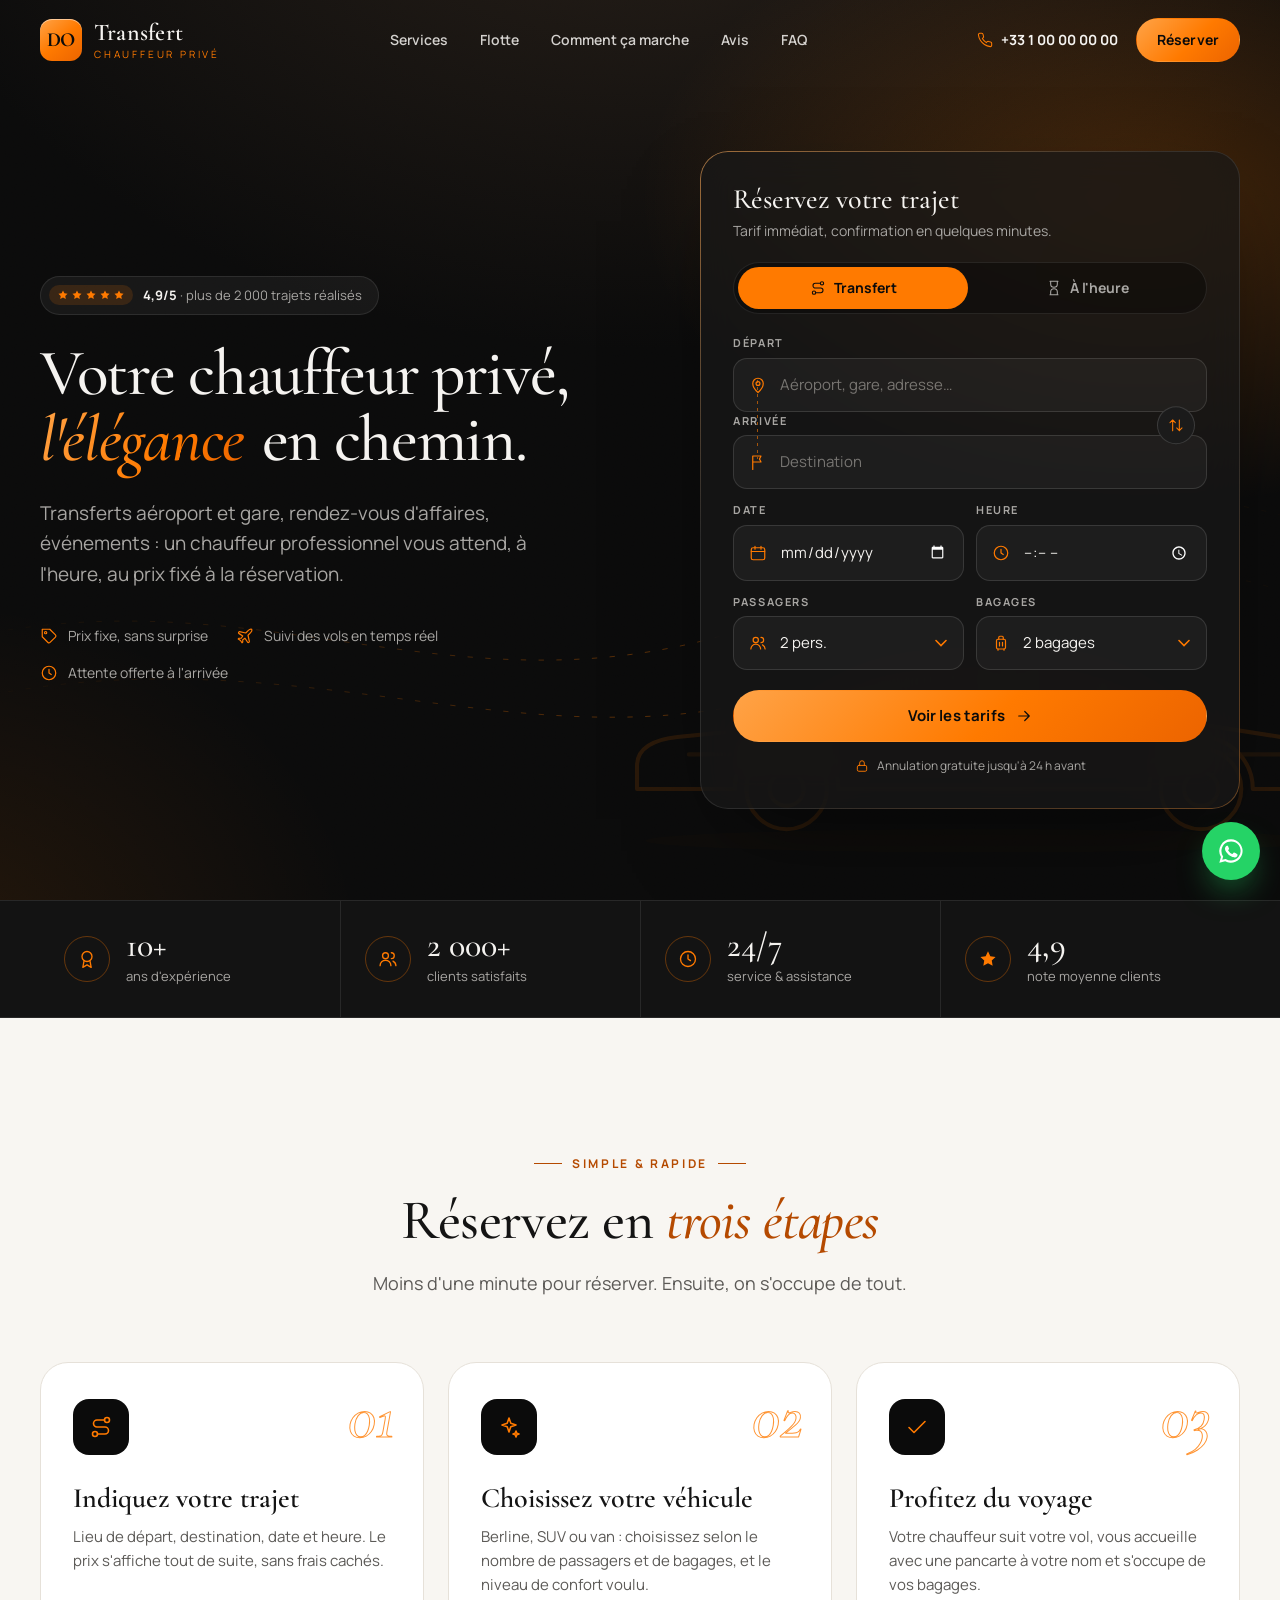
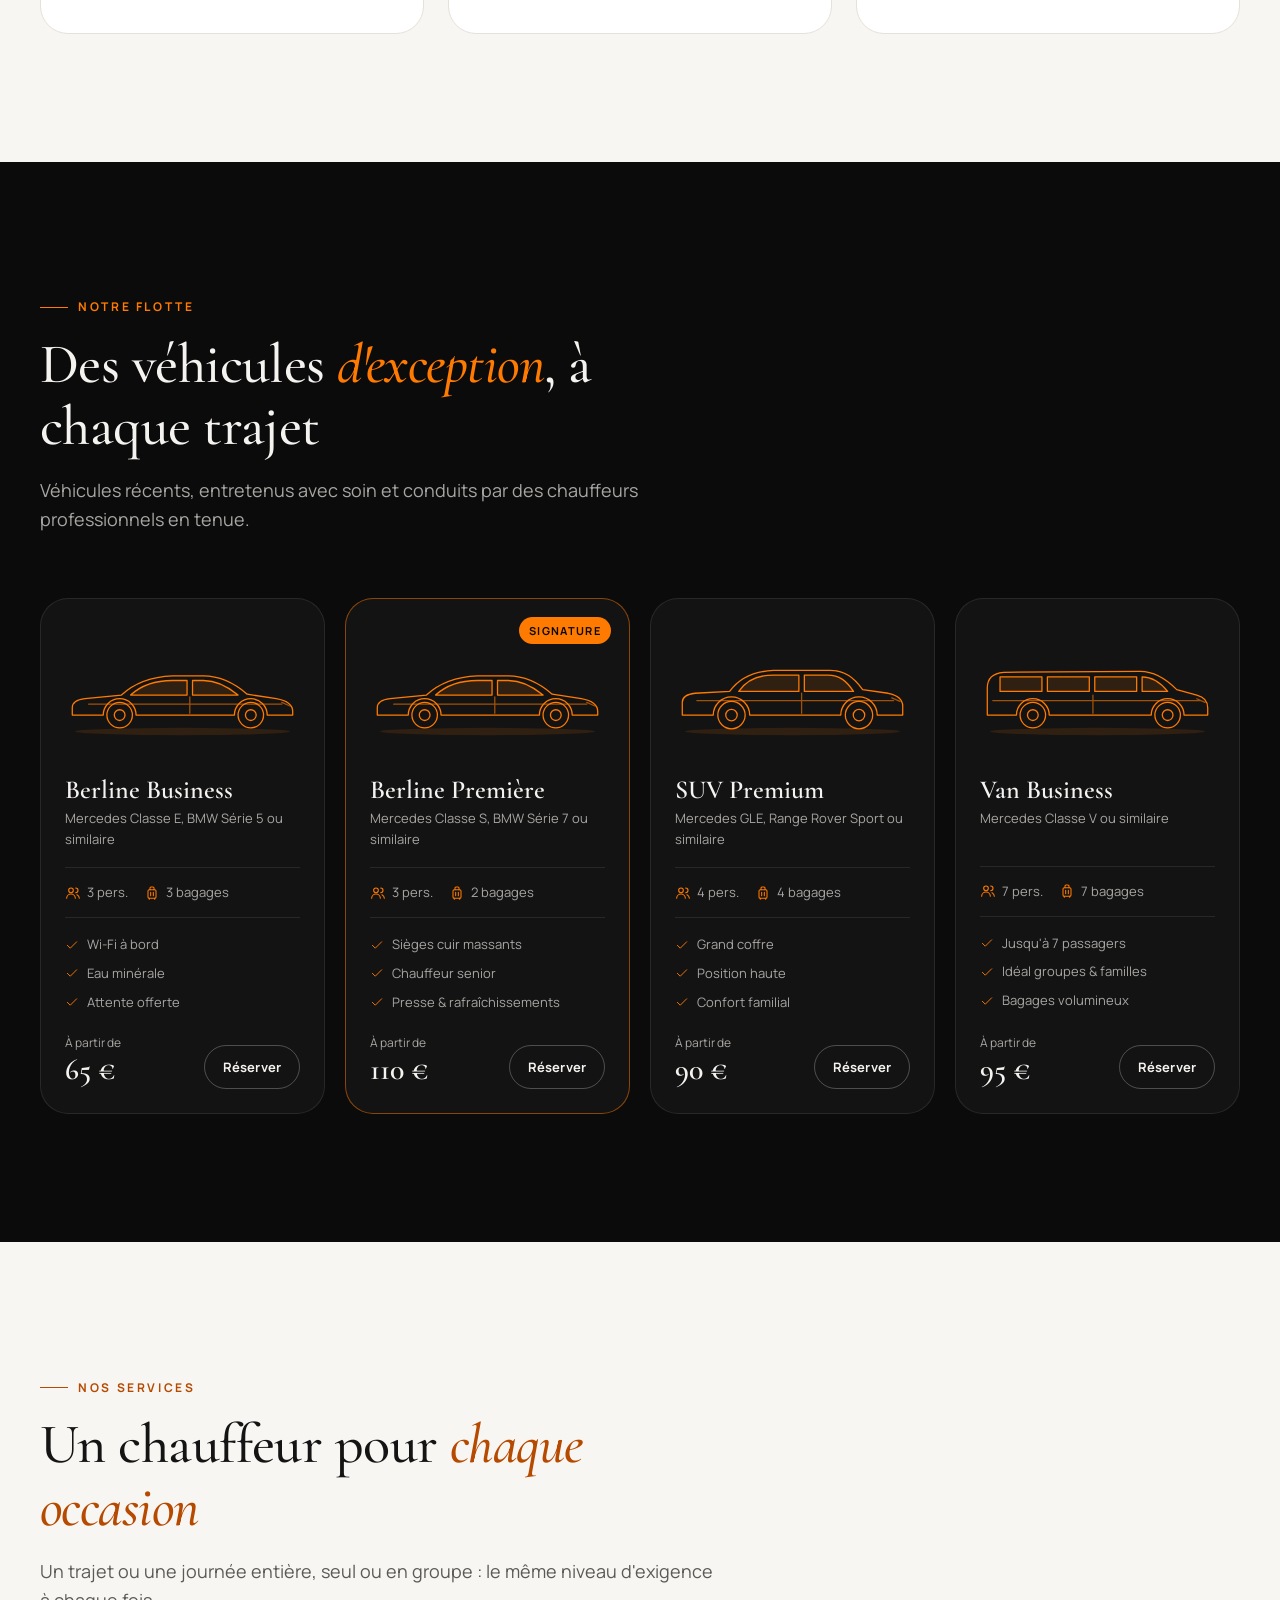
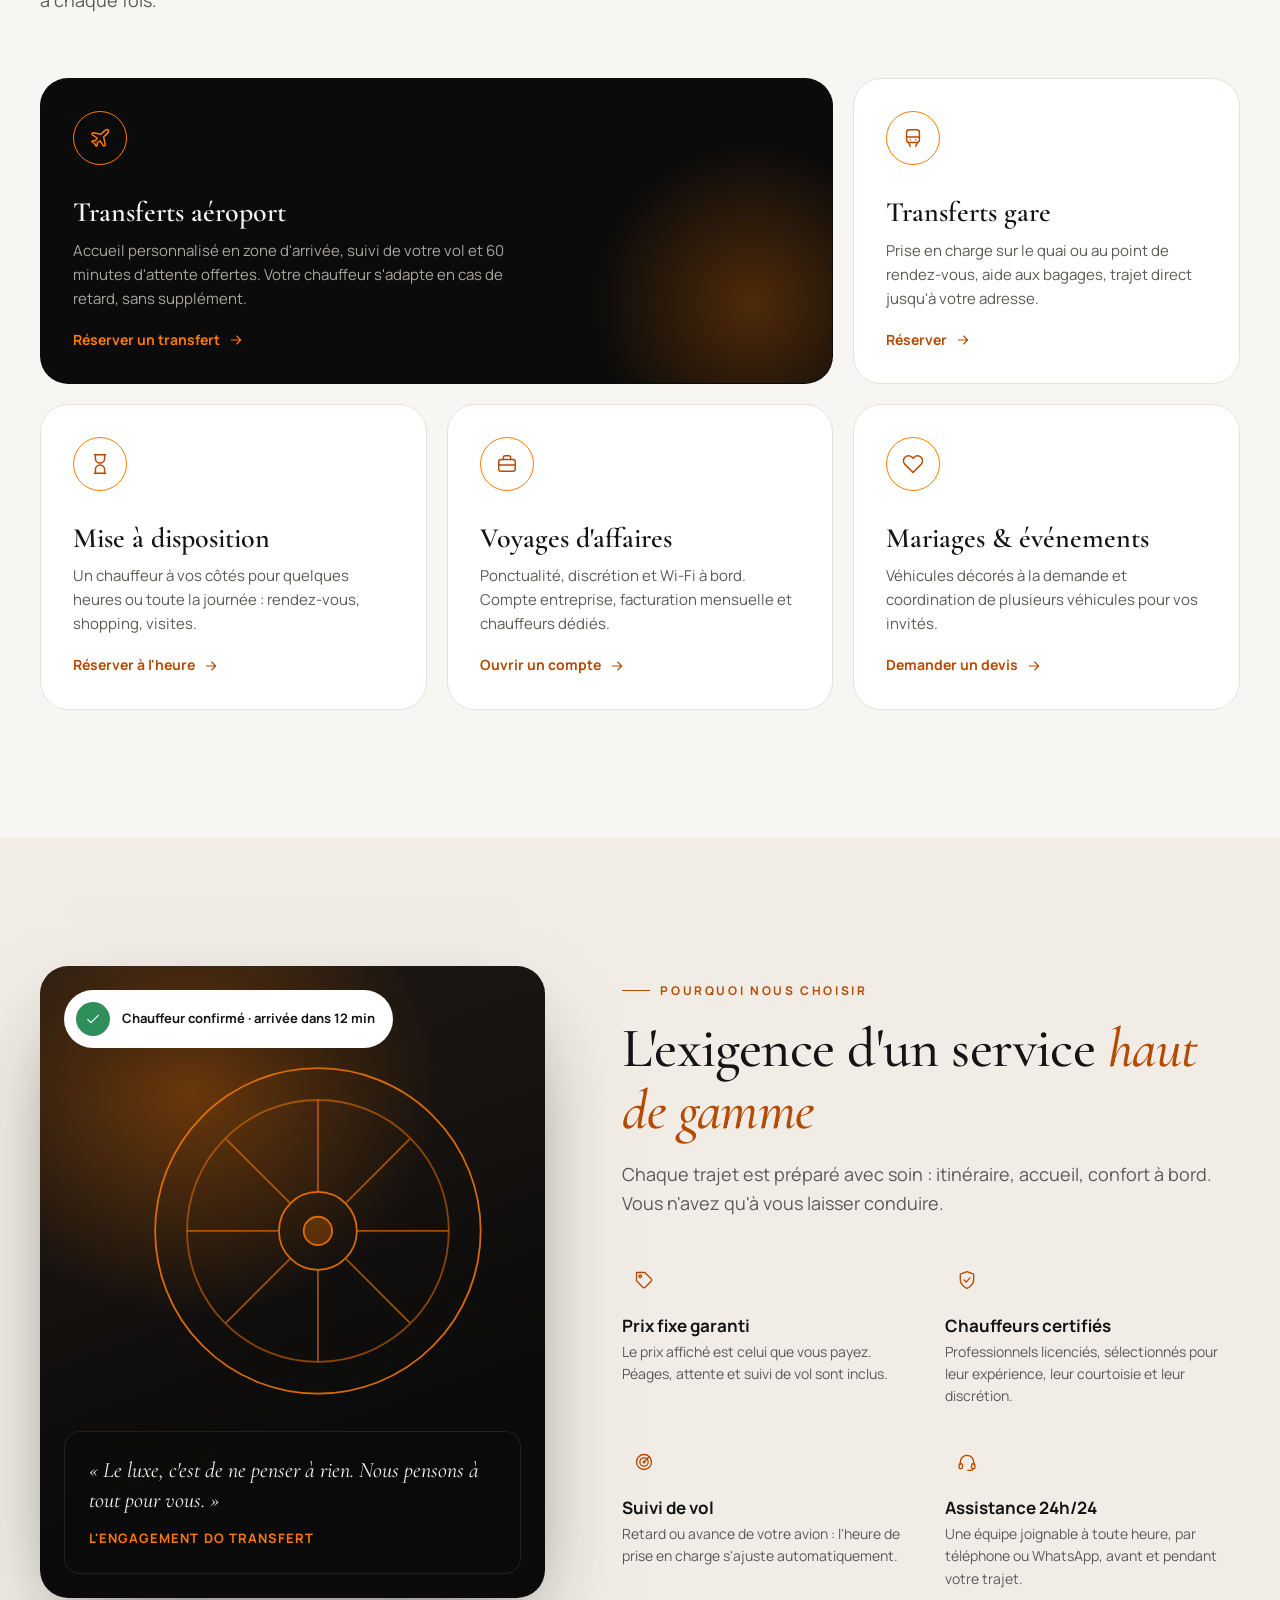
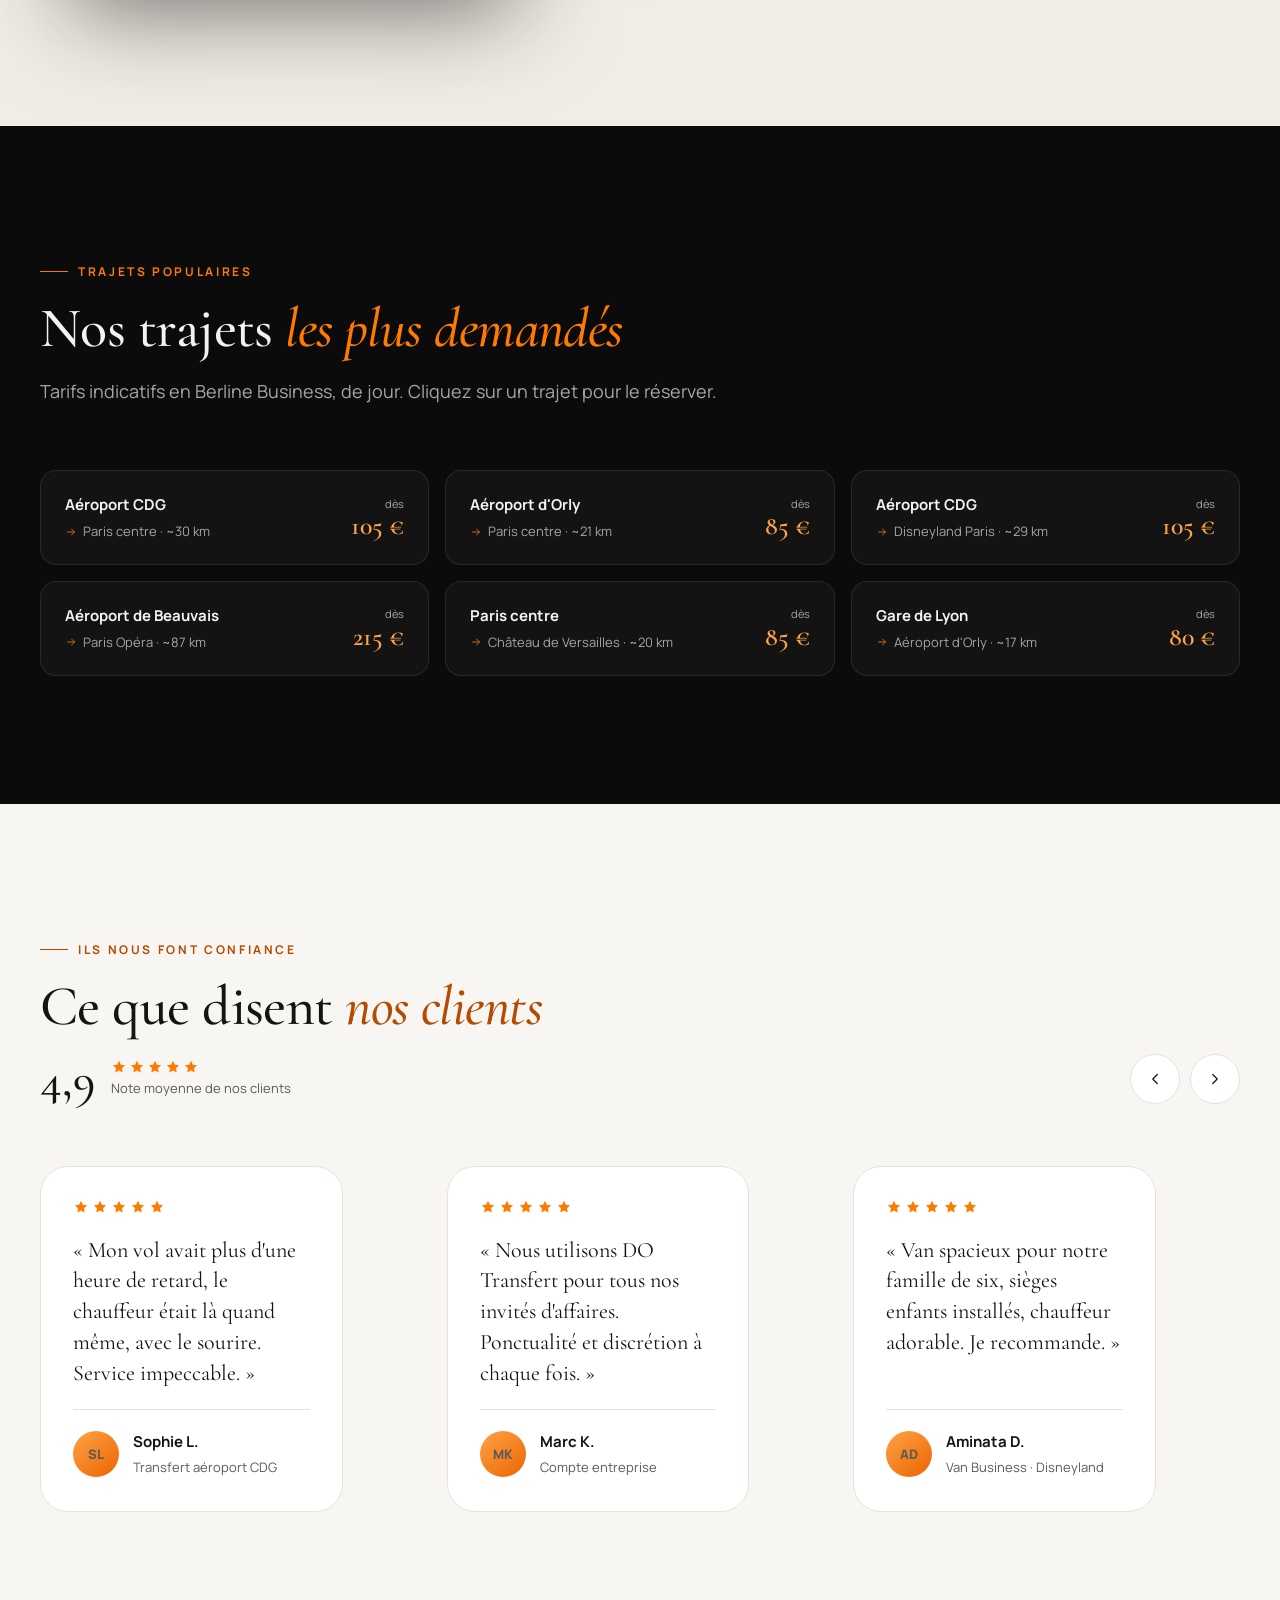
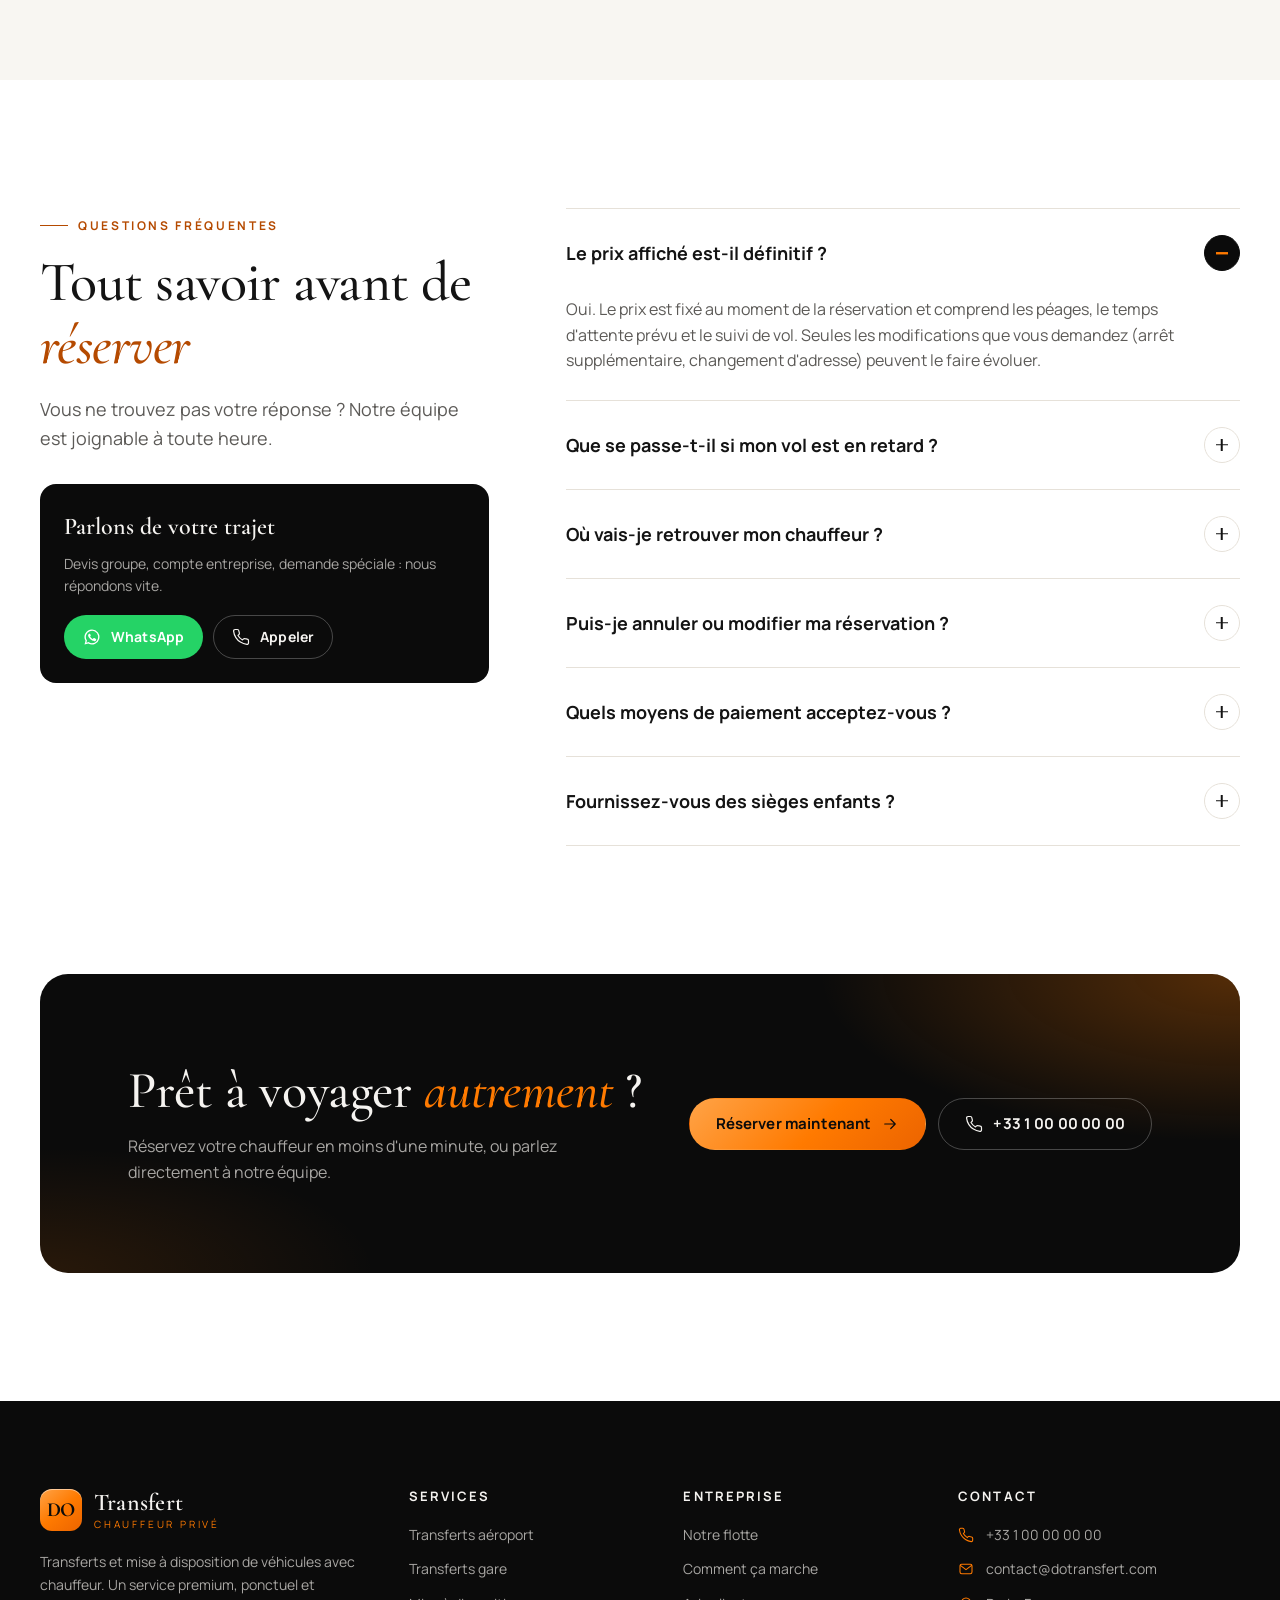
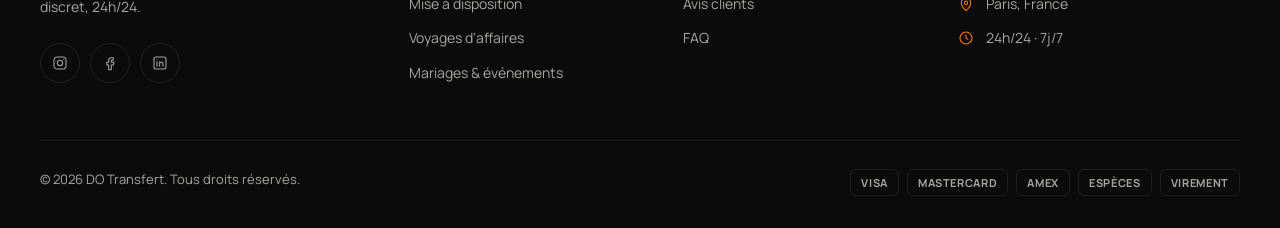
==== commit f4bde593: "Switch palette to DO Transfert orange and black Replace the champagne/gold accent with an orange acc" ====
--- a/index.html
+++ b/index.html
@@ -5,7 +5,7 @@
   <meta name="viewport" content="width=device-width, initial-scale=1, viewport-fit=cover">
   <title>DO Transfert — Chauffeur privé & transferts aéroport premium</title>
   <meta name="description" content="Réservez en quelques secondes un chauffeur privé pour vos transferts aéroport, gare, rendez-vous d'affaires et événements. Prix fixe, accueil personnalisé, disponible 24h/24.">
-  <meta name="theme-color" content="#0a0c10">
+  <meta name="theme-color" content="#0b0b0b">
   <meta property="og:title" content="DO Transfert — Chauffeur privé premium">
   <meta property="og:description" content="Transferts aéroport, gare et mise à disposition avec chauffeur. Prix fixe, réservation en ligne.">
   <meta property="og:type" content="website">
@@ -37,7 +37,7 @@
     </nav>
     <div class="nav-cta">
       <a class="nav-phone" data-href="phone" href="#"><svg aria-hidden="true"><use href="#i-phone"/></svg><span data-brand="phone"></span></a>
-      <a href="#reserver" class="btn btn-gold">Réserver</a>
+      <a href="#reserver" class="btn btn-primary">Réserver</a>
       <button class="menu-toggle" type="button" aria-expanded="false" aria-controls="mobile-menu" aria-label="Ouvrir le menu"><span></span></button>
     </div>
   </div>
@@ -49,7 +49,7 @@
   <a href="#fonctionnement">Comment ça marche</a>
   <a href="#avis">Avis</a>
   <a href="#faq">FAQ</a>
-  <a href="#reserver" class="btn btn-gold btn-block">Réserver un chauffeur</a>
+  <a href="#reserver" class="btn btn-primary btn-block">Réserver un chauffeur</a>
   <div class="mobile-contact">
     <a data-href="phone" href="#" data-brand="phone"></a>
     <a data-href="email" href="#" data-brand="email"></a>
@@ -64,9 +64,9 @@
       <svg class="hero-lines" viewBox="0 0 1440 900" preserveAspectRatio="none">
         <defs>
           <linearGradient id="lineGrad" x1="0" x2="1">
-            <stop offset="0" stop-color="#c8a465" stop-opacity="0"/>
-            <stop offset=".5" stop-color="#c8a465" stop-opacity=".7"/>
-            <stop offset="1" stop-color="#c8a465" stop-opacity="0"/>
+            <stop offset="0" stop-color="#ff7a00" stop-opacity="0"/>
+            <stop offset=".5" stop-color="#ff7a00" stop-opacity=".7"/>
+            <stop offset="1" stop-color="#ff7a00" stop-opacity="0"/>
           </linearGradient>
         </defs>
         <path d="M-50 720 C 300 640, 520 820, 860 700 S 1300 520, 1500 600"/>
@@ -368,7 +368,7 @@
           <p>Réservez votre chauffeur en moins d'une minute, ou parlez directement à notre équipe.</p>
         </div>
         <div class="cta-actions">
-          <a href="#reserver" class="btn btn-gold">Réserver maintenant <svg class="arrow"><use href="#i-arrow"/></svg></a>
+          <a href="#reserver" class="btn btn-primary">Réserver maintenant <svg class="arrow"><use href="#i-arrow"/></svg></a>
           <a href="#" data-href="phone" class="btn btn-outline-light"><svg><use href="#i-phone"/></svg><span data-brand="phone"></span></a>
         </div>
       </div>
--- a/assets/css/styles.css
+++ b/assets/css/styles.css
@@ -1,28 +1,30 @@
 /* ==========================================================================
    DO Transfert — feuille de style
-   Direction : luxe discret. Noir profond, champagne, ivoire.
+   Direction : premium et dynamique. Noir profond, orange DO Transfert, ivoire.
    ========================================================================== */
 
 :root {
-  --ink: #0a0c10;
-  --ink-2: #10131a;
-  --ink-3: #171b24;
+  /* Palette DO Transfert : noir & orange. Ajustez ces valeurs pour coller exactement à la charte. */
+  --ink: #0b0b0b;
+  --ink-2: #131313;
+  --ink-3: #1b1b1b;
   --line-dark: rgba(255, 255, 255, 0.09);
-  --text-on-dark: #f3efe7;
-  --muted-on-dark: #a4a8b2;
-
-  --ivory: #f7f4ee;
-  --ivory-2: #efeae0;
+  --text-on-dark: #f5f3f0;
+  --muted-on-dark: #a8a6a3;
+
+  --ivory: #f8f6f2;
+  --ivory-2: #f1ede6;
   --paper: #ffffff;
-  --text: #15171c;
-  --muted: #5d616b;
-  --line: #e4ded2;
-
-  --gold: #c8a465;
-  --gold-2: #e7d2a2;
-  --gold-3: #9c7b3f;
-  --success: #3f8f6b;
-  --danger: #c0473b;
+  --text: #141414;
+  --muted: #5c5a57;
+  --line: #e6e1d9;
+
+  --accent: #ff7a00;        /* orange principal */
+  --accent-light: #ffa347;  /* orange clair (dégradés, chiffres sur fond noir) */
+  --accent-dark: #b54a00;   /* orange foncé : texte sur fond clair (contraste AA) */
+  --accent-deep: #ec6400;   /* fin des dégradés orange */
+  --success: #2f8f5b;
+  --danger: #c0392b;
 
   --font-display: "Cormorant Garamond", "Playfair Display", Georgia, serif;
   --font-body: "Manrope", "Inter", system-ui, -apple-system, "Segoe UI", sans-serif;
@@ -30,8 +32,8 @@
   --radius-sm: 10px;
   --radius: 16px;
   --radius-lg: 28px;
-  --shadow-sm: 0 2px 8px rgba(10, 12, 16, 0.06);
-  --shadow: 0 18px 50px -20px rgba(10, 12, 16, 0.28);
+  --shadow-sm: 0 2px 8px rgba(11, 11, 11, 0.06);
+  --shadow: 0 18px 50px -20px rgba(11, 11, 11, 0.28);
   --shadow-lg: 0 40px 90px -30px rgba(0, 0, 0, 0.55);
 
   --container: 1200px;
@@ -65,7 +67,7 @@
 ul { margin: 0; padding: 0; list-style: none; }
 
 :focus-visible {
-  outline: 2px solid var(--gold);
+  outline: 2px solid var(--accent);
   outline-offset: 3px;
   border-radius: 6px;
 }
@@ -79,7 +81,7 @@
 
 .skip-link {
   position: absolute; left: 16px; top: -60px; z-index: 100;
-  background: var(--gold); color: var(--ink); padding: 10px 16px; border-radius: 8px;
+  background: var(--accent); color: var(--ink); padding: 10px 16px; border-radius: 8px;
   font-weight: 700; transition: top 0.2s;
 }
 .skip-link:focus { top: 16px; }
@@ -95,17 +97,17 @@
 .eyebrow {
   display: inline-flex; align-items: center; gap: 10px;
   font-size: 12px; font-weight: 700; letter-spacing: 0.22em; text-transform: uppercase;
-  color: var(--gold-3);
+  color: var(--accent-dark);
 }
 .eyebrow::before { content: ""; width: 28px; height: 1px; background: currentColor; }
-.on-dark .eyebrow { color: var(--gold); }
+.on-dark .eyebrow { color: var(--accent); }
 
 .display {
   font-family: var(--font-display);
   font-weight: 500;
   letter-spacing: -0.01em;
 }
-.display em { font-style: italic; color: var(--gold); font-weight: 500; }
+.display em { font-style: italic; color: var(--accent); font-weight: 500; }
 
 .section { padding: clamp(72px, 10vw, 128px) 0; position: relative; }
 .section-head { max-width: 680px; margin-bottom: clamp(40px, 6vw, 64px); }
@@ -115,8 +117,8 @@
   font-family: var(--font-display); font-weight: 500;
   font-size: clamp(34px, 5vw, 56px); margin: 16px 0 18px; letter-spacing: -0.01em;
 }
-.section-title em { font-style: italic; color: var(--gold-3); }
-.on-dark .section-title em { color: var(--gold); }
+.section-title em { font-style: italic; color: var(--accent-dark); }
+.on-dark .section-title em { color: var(--accent); }
 .lead { font-size: clamp(16px, 1.6vw, 18px); color: var(--muted); }
 .on-dark .lead { color: var(--muted-on-dark); }
 
@@ -124,7 +126,7 @@
 
 /* ---------- Boutons ---------- */
 .btn {
-  --bg: var(--gold); --fg: var(--ink);
+  --bg: var(--accent); --fg: var(--ink);
   display: inline-flex; align-items: center; justify-content: center; gap: 10px;
   min-height: 52px; padding: 0 26px;
   border-radius: 999px; border: 1px solid transparent;
@@ -133,17 +135,17 @@
   transition: transform 0.3s var(--ease), box-shadow 0.3s var(--ease), background 0.3s, color 0.3s, border-color 0.3s;
   white-space: nowrap;
 }
-.btn:hover { transform: translateY(-2px); box-shadow: 0 14px 30px -12px rgba(200, 164, 101, 0.7); }
+.btn:hover { transform: translateY(-2px); box-shadow: 0 14px 30px -12px rgba(255, 122, 0, 0.7); }
 .btn:active { transform: translateY(0); }
 .btn svg { width: 18px; height: 18px; transition: transform 0.3s var(--ease); }
 .btn:hover svg.arrow { transform: translateX(4px); }
-.btn-gold { background: linear-gradient(135deg, var(--gold-2), var(--gold) 55%, var(--gold-3)); }
+.btn-primary { background: linear-gradient(135deg, var(--accent-light), var(--accent) 55%, var(--accent-deep)); }
 .btn-dark { --bg: var(--ink); --fg: var(--text-on-dark); }
-.btn-dark:hover { box-shadow: 0 14px 30px -12px rgba(10, 12, 16, 0.6); }
+.btn-dark:hover { box-shadow: 0 14px 30px -12px rgba(11, 11, 11, 0.6); }
 .btn-ghost { --bg: transparent; --fg: currentColor; border-color: currentColor; }
-.btn-ghost:hover { box-shadow: none; background: rgba(200, 164, 101, 0.1); }
+.btn-ghost:hover { box-shadow: none; background: rgba(255, 122, 0, 0.1); }
 .btn-outline-light { --bg: transparent; --fg: var(--text-on-dark); border-color: rgba(255,255,255,0.25); }
-.btn-outline-light:hover { border-color: var(--gold); color: var(--gold-2); box-shadow: none; }
+.btn-outline-light:hover { border-color: var(--accent); color: var(--accent-light); box-shadow: none; }
 .btn-block { width: 100%; }
 .btn[disabled] { opacity: 0.5; pointer-events: none; }
 
@@ -156,7 +158,7 @@
 }
 .site-header.scrolled,
 .site-header.solid {
-  background: rgba(10, 12, 16, 0.86);
+  background: rgba(11, 11, 11, 0.86);
   backdrop-filter: saturate(160%) blur(16px);
   -webkit-backdrop-filter: saturate(160%) blur(16px);
   box-shadow: 0 1px 0 var(--line-dark);
@@ -168,27 +170,27 @@
 .logo-mark {
   width: 42px; height: 42px; border-radius: 12px;
   display: grid; place-items: center;
-  background: linear-gradient(140deg, var(--gold-2), var(--gold) 50%, var(--gold-3));
+  background: linear-gradient(140deg, var(--accent-light), var(--accent) 50%, var(--accent-deep));
   color: var(--ink);
   font-family: var(--font-display); font-weight: 700; font-size: 20px; letter-spacing: -0.04em;
   box-shadow: inset 0 1px 0 rgba(255,255,255,0.5);
 }
 .logo-text { display: flex; flex-direction: column; line-height: 1; }
 .logo-text strong { font-family: var(--font-display); font-size: 24px; font-weight: 600; letter-spacing: 0.01em; }
-.logo-text small { font-size: 10px; letter-spacing: 0.28em; text-transform: uppercase; color: var(--gold); margin-top: 4px; }
+.logo-text small { font-size: 10px; letter-spacing: 0.28em; text-transform: uppercase; color: var(--accent); margin-top: 4px; }
 
 .nav-links { display: flex; align-items: center; gap: 32px; font-size: 14px; font-weight: 600; }
 .nav-links a { position: relative; opacity: 0.85; transition: opacity 0.2s; padding: 6px 0; }
 .nav-links a::after {
   content: ""; position: absolute; left: 0; right: 0; bottom: 0; height: 1px;
-  background: var(--gold); transform: scaleX(0); transform-origin: right; transition: transform 0.4s var(--ease);
+  background: var(--accent); transform: scaleX(0); transform-origin: right; transition: transform 0.4s var(--ease);
 }
 .nav-links a:hover { opacity: 1; }
 .nav-links a:hover::after { transform: scaleX(1); transform-origin: left; }
 
 .nav-cta { display: flex; align-items: center; gap: 18px; }
 .nav-phone { display: inline-flex; align-items: center; gap: 8px; font-weight: 700; font-size: 14px; }
-.nav-phone svg { width: 16px; height: 16px; color: var(--gold); }
+.nav-phone svg { width: 16px; height: 16px; color: var(--accent); }
 .nav-cta .btn { min-height: 44px; padding: 0 20px; font-size: 14px; }
 
 .menu-toggle {
@@ -230,9 +232,9 @@
 .hero-bg::before {
   content: ""; position: absolute; inset: -20%;
   background:
-    radial-gradient(40% 35% at 78% 30%, rgba(200, 164, 101, 0.22), transparent 70%),
-    radial-gradient(35% 40% at 10% 90%, rgba(200, 164, 101, 0.10), transparent 70%),
-    radial-gradient(60% 60% at 50% 0%, rgba(40, 48, 66, 0.7), transparent 70%);
+    radial-gradient(40% 35% at 78% 30%, rgba(255, 122, 0, 0.22), transparent 70%),
+    radial-gradient(35% 40% at 10% 90%, rgba(255, 122, 0, 0.10), transparent 70%),
+    radial-gradient(60% 60% at 50% 0%, rgba(52, 40, 30, 0.7), transparent 70%);
   animation: glow 18s ease-in-out infinite alternate;
 }
 .hero-bg::after {
@@ -255,7 +257,7 @@
   background: rgba(255,255,255,0.05); border: 1px solid var(--line-dark);
   font-size: 13px; color: var(--muted-on-dark);
 }
-.hero-badge .stars { display: inline-flex; gap: 2px; color: var(--gold); background: rgba(200,164,101,0.14); padding: 4px 8px; border-radius: 999px; }
+.hero-badge .stars { display: inline-flex; gap: 2px; color: var(--accent); background: rgba(255,122,0,0.14); padding: 4px 8px; border-radius: 999px; }
 .hero-badge .stars svg { width: 12px; height: 12px; }
 .hero-badge b { color: var(--text-on-dark); }
 
@@ -264,22 +266,22 @@
   font-size: clamp(42px, 5.1vw, 72px); letter-spacing: -0.02em; line-height: 1.02;
   margin: 26px 0 24px;
 }
-.hero h1 em { font-style: italic; color: transparent; background: linear-gradient(120deg, var(--gold-2), var(--gold) 60%, var(--gold-3)); -webkit-background-clip: text; background-clip: text; padding-right: 0.06em; }
+.hero h1 em { font-style: italic; color: transparent; background: linear-gradient(120deg, var(--accent-light), var(--accent) 60%, var(--accent-deep)); -webkit-background-clip: text; background-clip: text; padding-right: 0.06em; }
 .hero .lead { max-width: 520px; font-size: clamp(16px, 1.6vw, 19px); }
 
 .hero-points { display: flex; flex-wrap: wrap; gap: 14px 28px; margin-top: 36px; font-size: 14px; color: var(--muted-on-dark); }
 .hero-points li { display: inline-flex; align-items: center; gap: 10px; }
-.hero-points svg { width: 18px; height: 18px; color: var(--gold); flex: none; }
+.hero-points svg { width: 18px; height: 18px; color: var(--accent); flex: none; }
 
 .hero-car {
   position: absolute; right: -6%; bottom: 4%; width: min(58vw, 820px); opacity: 0.12; pointer-events: none;
-  color: var(--gold);
+  color: var(--accent);
 }
 
 /* ---------- Widget de réservation ---------- */
 .booking-card {
   position: relative;
-  background: rgba(23, 27, 36, 0.72);
+  background: rgba(24, 24, 24, 0.72);
   border: 1px solid rgba(255,255,255,0.1);
   border-radius: var(--radius-lg);
   padding: clamp(20px, 3vw, 32px);
@@ -288,7 +290,7 @@
 }
 .booking-card::before {
   content: ""; position: absolute; inset: -1px; border-radius: inherit; padding: 1px; pointer-events: none;
-  background: linear-gradient(140deg, rgba(231, 210, 162, 0.55), transparent 35%, transparent 65%, rgba(200,164,101,0.3));
+  background: linear-gradient(140deg, rgba(255, 163, 71, 0.55), transparent 35%, transparent 65%, rgba(255,122,0,0.3));
   -webkit-mask: linear-gradient(#000 0 0) content-box, linear-gradient(#000 0 0);
   -webkit-mask-composite: xor; mask-composite: exclude;
 }
@@ -306,7 +308,7 @@
   transition: background 0.3s var(--ease), color 0.3s;
 }
 .tab svg { width: 16px; height: 16px; }
-.tab[aria-selected="true"] { background: var(--gold); color: var(--ink); }
+.tab[aria-selected="true"] { background: var(--accent); color: var(--ink); }
 
 .field { position: relative; display: block; }
 .field + .field, .field-row + .field, .field + .field-row, .field-row + .field-row { margin-top: 12px; }
@@ -321,7 +323,7 @@
 .input-wrap { position: relative; }
 .input-wrap > svg.icon {
   position: absolute; left: 16px; top: 50%; transform: translateY(-50%);
-  width: 18px; height: 18px; color: var(--gold); pointer-events: none;
+  width: 18px; height: 18px; color: var(--accent); pointer-events: none;
 }
 .input {
   width: 100%; min-width: 0; min-height: 54px; padding: 14px 16px 14px 46px;
@@ -332,24 +334,24 @@
 }
 .input::placeholder { color: rgba(243, 239, 231, 0.42); }
 .input:hover { border-color: rgba(255,255,255,0.22); }
-.input:focus { outline: none; border-color: var(--gold); background: rgba(255,255,255,0.07); box-shadow: 0 0 0 4px rgba(200,164,101,0.16); }
+.input:focus { outline: none; border-color: var(--accent); background: rgba(255,255,255,0.07); box-shadow: 0 0 0 4px rgba(255,122,0,0.16); }
 .input[aria-invalid="true"] { border-color: var(--danger); }
-select.input { padding-right: 40px; cursor: pointer; background-image: url("data:image/svg+xml,%3Csvg xmlns='http://www.w3.org/2000/svg' width='12' height='8' fill='none'%3E%3Cpath d='M1 1.5l5 5 5-5' stroke='%23c8a465' stroke-width='1.6' stroke-linecap='round'/%3E%3C/svg%3E"); background-repeat: no-repeat; background-position: right 16px center; }
+select.input { padding-right: 40px; cursor: pointer; background-image: url("data:image/svg+xml,%3Csvg xmlns='http://www.w3.org/2000/svg' width='12' height='8' fill='none'%3E%3Cpath d='M1 1.5l5 5 5-5' stroke='%23ff7a00' stroke-width='1.6' stroke-linecap='round'/%3E%3C/svg%3E"); background-repeat: no-repeat; background-position: right 16px center; }
 select.input option { color: var(--text); background: #fff; }
 input[type="date"].input, input[type="time"].input { color-scheme: dark; }
 
 .route-fields { position: relative; }
 .route-fields::before {
   content: ""; position: absolute; left: 24px; top: 46px; bottom: 30px; width: 1px;
-  background: repeating-linear-gradient(to bottom, var(--gold) 0 3px, transparent 3px 7px); opacity: 0.6; z-index: 1;
+  background: repeating-linear-gradient(to bottom, var(--accent) 0 3px, transparent 3px 7px); opacity: 0.6; z-index: 1;
 }
 .swap-btn {
   position: absolute; right: 12px; top: 50%; z-index: 3; transform: translateY(-15%);
   width: 38px; height: 38px; border-radius: 50%; border: 1px solid rgba(255,255,255,0.14);
-  background: var(--ink-3); color: var(--gold); display: grid; place-items: center;
+  background: var(--ink-3); color: var(--accent); display: grid; place-items: center;
   transition: transform 0.4s var(--ease), border-color 0.2s;
 }
-.swap-btn:hover { border-color: var(--gold); transform: translateY(-15%) rotate(180deg); }
+.swap-btn:hover { border-color: var(--accent); transform: translateY(-15%) rotate(180deg); }
 .swap-btn svg { width: 16px; height: 16px; }
 
 .field-error { color: #ff9a8f; font-size: 12px; margin-top: 6px; display: none; }
@@ -357,7 +359,7 @@
 
 .booking-card .btn { margin-top: 20px; }
 .booking-foot { display: flex; align-items: center; justify-content: center; gap: 8px; margin-top: 14px; color: var(--muted-on-dark); font-size: 12px; }
-.booking-foot svg { width: 14px; height: 14px; color: var(--gold); }
+.booking-foot svg { width: 14px; height: 14px; color: var(--accent); }
 
 /* Autocomplétion */
 .ac-list {
@@ -370,9 +372,9 @@
   display: flex; align-items: center; gap: 12px; padding: 10px 12px; border-radius: 10px; cursor: pointer; font-size: 14px;
 }
 .ac-item[aria-selected="true"], .ac-item:hover { background: var(--ivory); }
-.ac-item svg { width: 18px; height: 18px; color: var(--gold-3); flex: none; }
+.ac-item svg { width: 18px; height: 18px; color: var(--accent-dark); flex: none; }
 .ac-item small { display: block; color: var(--muted); font-size: 12px; }
-.ac-item mark { background: none; color: var(--gold-3); font-weight: 700; }
+.ac-item mark { background: none; color: var(--accent-dark); font-weight: 700; }
 
 /* ---------- Bandeau de confiance ---------- */
 .trust { background: var(--ink-2); color: var(--muted-on-dark); border-top: 1px solid var(--line-dark); border-bottom: 1px solid var(--line-dark); }
@@ -381,7 +383,7 @@
 .trust-item + .trust-item { border-left: 1px solid var(--line-dark); }
 .trust-item strong { display: block; font-family: var(--font-display); font-size: 34px; font-weight: 500; color: var(--text-on-dark); line-height: 1; }
 .trust-item span { font-size: 13px; }
-.trust-icon { width: 46px; height: 46px; border-radius: 50%; display: grid; place-items: center; border: 1px solid rgba(200,164,101,0.35); color: var(--gold); flex: none; }
+.trust-icon { width: 46px; height: 46px; border-radius: 50%; display: grid; place-items: center; border: 1px solid rgba(255,122,0,0.35); color: var(--accent); flex: none; }
 .trust-icon svg { width: 20px; height: 20px; }
 
 /* ---------- Étapes ---------- */
@@ -393,9 +395,9 @@
 .step:hover { transform: translateY(-6px); box-shadow: var(--shadow); border-color: transparent; }
 .step-num {
   font-family: var(--font-display); font-size: 64px; line-height: 1; font-weight: 500; font-style: italic;
-  color: transparent; -webkit-text-stroke: 1px var(--gold); position: absolute; right: 28px; top: 22px; opacity: 0.8;
-}
-.step-icon { width: 56px; height: 56px; border-radius: 16px; display: grid; place-items: center; background: var(--ink); color: var(--gold); margin-bottom: 28px; }
+  color: transparent; -webkit-text-stroke: 1px var(--accent); position: absolute; right: 28px; top: 22px; opacity: 0.8;
+}
+.step-icon { width: 56px; height: 56px; border-radius: 16px; display: grid; place-items: center; background: var(--ink); color: var(--accent); margin-bottom: 28px; }
 .step-icon svg { width: 24px; height: 24px; }
 .step h3 { font-family: var(--font-display); font-size: 28px; font-weight: 600; margin-bottom: 10px; }
 .step p { color: var(--muted); font-size: 15px; }
@@ -410,27 +412,27 @@
 }
 .vehicle::before {
   content: ""; position: absolute; inset: 0; pointer-events: none;
-  background: radial-gradient(80% 50% at 50% 0%, rgba(200,164,101,0.14), transparent 70%);
+  background: radial-gradient(80% 50% at 50% 0%, rgba(255,122,0,0.14), transparent 70%);
   opacity: 0; transition: opacity 0.5s;
 }
-.vehicle:hover { transform: translateY(-8px); border-color: rgba(200,164,101,0.45); box-shadow: var(--shadow-lg); }
+.vehicle:hover { transform: translateY(-8px); border-color: rgba(255,122,0,0.45); box-shadow: var(--shadow-lg); }
 .vehicle:hover::before { opacity: 1; }
-.vehicle.featured { border-color: rgba(200,164,101,0.5); }
+.vehicle.featured { border-color: rgba(255,122,0,0.5); }
 .vehicle-tag {
   position: absolute; top: 18px; right: 18px; font-size: 11px; font-weight: 700; letter-spacing: 0.12em; text-transform: uppercase;
-  background: var(--gold); color: var(--ink); padding: 5px 10px; border-radius: 999px;
-}
-.vehicle-art { height: 120px; display: grid; place-items: center; margin: 10px 0 18px; color: var(--gold); }
+  background: var(--accent); color: var(--ink); padding: 5px 10px; border-radius: 999px;
+}
+.vehicle-art { height: 120px; display: grid; place-items: center; margin: 10px 0 18px; color: var(--accent); }
 .vehicle-art svg { width: 100%; height: auto; transition: transform 0.7s var(--ease); }
 .vehicle:hover .vehicle-art svg { transform: translateX(8px); }
 .vehicle h3 { font-family: var(--font-display); font-size: 26px; font-weight: 600; }
 .vehicle .models { color: var(--muted-on-dark); font-size: 13px; margin: 4px 0 18px; min-height: 40px; }
 .vehicle-specs { display: flex; gap: 16px; padding: 14px 0; border-top: 1px solid var(--line-dark); border-bottom: 1px solid var(--line-dark); font-size: 13px; color: var(--muted-on-dark); }
 .vehicle-specs span { display: inline-flex; align-items: center; gap: 6px; }
-.vehicle-specs svg { width: 16px; height: 16px; color: var(--gold); }
+.vehicle-specs svg { width: 16px; height: 16px; color: var(--accent); }
 .vehicle-perks { margin: 16px 0 22px; display: grid; gap: 8px; font-size: 13px; color: var(--muted-on-dark); }
 .vehicle-perks li { display: flex; gap: 8px; align-items: center; }
-.vehicle-perks svg { width: 14px; height: 14px; color: var(--gold); flex: none; }
+.vehicle-perks svg { width: 14px; height: 14px; color: var(--accent); flex: none; }
 .vehicle-foot { margin-top: auto; display: flex; align-items: flex-end; justify-content: space-between; gap: 12px; }
 .price-from { font-size: 12px; color: var(--muted-on-dark); line-height: 1.3; }
 .price-from strong { display: block; font-family: var(--font-display); font-size: 30px; font-weight: 600; color: var(--text-on-dark); }
@@ -448,15 +450,15 @@
 .service.wide p { color: var(--muted-on-dark); }
 .service.wide::after {
   content: ""; position: absolute; right: -80px; bottom: -80px; width: 320px; height: 320px; border-radius: 50%;
-  background: radial-gradient(circle, rgba(200,164,101,0.28), transparent 70%);
-}
-.service-icon { width: 54px; height: 54px; border-radius: 50%; display: grid; place-items: center; border: 1px solid var(--gold); color: var(--gold-3); margin-bottom: auto; }
-.service.wide .service-icon { color: var(--gold); }
+  background: radial-gradient(circle, rgba(255,122,0,0.28), transparent 70%);
+}
+.service-icon { width: 54px; height: 54px; border-radius: 50%; display: grid; place-items: center; border: 1px solid var(--accent); color: var(--accent-dark); margin-bottom: auto; }
+.service.wide .service-icon { color: var(--accent); }
 .service-icon svg { width: 22px; height: 22px; }
 .service h3 { font-family: var(--font-display); font-size: 28px; font-weight: 600; margin: 32px 0 10px; }
 .service p { color: var(--muted); font-size: 15px; max-width: 460px; }
-.service-link { margin-top: 18px; display: inline-flex; align-items: center; gap: 8px; font-weight: 700; font-size: 14px; color: var(--gold-3); position: relative; z-index: 1; }
-.service.wide .service-link { color: var(--gold); }
+.service-link { margin-top: 18px; display: inline-flex; align-items: center; gap: 8px; font-weight: 700; font-size: 14px; color: var(--accent-dark); position: relative; z-index: 1; }
+.service.wide .service-link { color: var(--accent); }
 .service-link svg { width: 16px; height: 16px; transition: transform 0.3s var(--ease); }
 .service-link:hover svg { transform: translateX(4px); }
 
@@ -465,18 +467,18 @@
 .why-visual {
   position: relative; aspect-ratio: 4 / 5; border-radius: var(--radius-lg); overflow: hidden;
   background:
-    radial-gradient(70% 50% at 30% 20%, rgba(200,164,101,0.35), transparent 70%),
-    linear-gradient(160deg, #1b2030, #0a0c10 70%);
+    radial-gradient(70% 50% at 30% 20%, rgba(255,122,0,0.35), transparent 70%),
+    linear-gradient(160deg, #221a14, #0b0b0b 70%);
   box-shadow: var(--shadow-lg);
 }
-.why-visual .wheel { position: absolute; inset: 14% 10% auto auto; width: 70%; color: var(--gold); opacity: 0.85; }
+.why-visual .wheel { position: absolute; inset: 14% 10% auto auto; width: 70%; color: var(--accent); opacity: 0.85; }
 .why-quote {
   position: absolute; left: 24px; right: 24px; bottom: 24px; padding: 24px; border-radius: var(--radius);
-  background: rgba(10,12,16,0.65); border: 1px solid var(--line-dark); color: var(--text-on-dark);
+  background: rgba(11,11,11,0.65); border: 1px solid var(--line-dark); color: var(--text-on-dark);
   backdrop-filter: blur(10px); -webkit-backdrop-filter: blur(10px);
 }
 .why-quote p { font-family: var(--font-display); font-size: 22px; font-style: italic; line-height: 1.35; }
-.why-quote span { display: block; margin-top: 12px; color: var(--gold); font-size: 13px; font-weight: 700; letter-spacing: 0.08em; text-transform: uppercase; }
+.why-quote span { display: block; margin-top: 12px; color: var(--accent); font-size: 13px; font-weight: 700; letter-spacing: 0.08em; text-transform: uppercase; }
 .why-float {
   position: absolute; top: 24px; left: 24px; display: flex; align-items: center; gap: 12px;
   background: var(--paper); color: var(--text); padding: 12px 18px 12px 12px; border-radius: 999px; box-shadow: var(--shadow);
@@ -488,7 +490,7 @@
 .feature-list { display: grid; grid-template-columns: 1fr 1fr; gap: 32px 28px; margin-top: 40px; }
 .feature h4 { font-size: 17px; font-weight: 700; margin: 14px 0 6px; }
 .feature p { color: var(--muted); font-size: 14px; }
-.feature-icon { width: 44px; height: 44px; border-radius: 12px; display: grid; place-items: center; background: var(--ivory-2); color: var(--gold-3); }
+.feature-icon { width: 44px; height: 44px; border-radius: 12px; display: grid; place-items: center; background: var(--ivory-2); color: var(--accent-dark); }
 .feature-icon svg { width: 20px; height: 20px; }
 
 /* ---------- Destinations ---------- */
@@ -498,13 +500,13 @@
   padding: 22px 24px; border-radius: var(--radius); border: 1px solid var(--line-dark); background: var(--ink-2);
   transition: border-color 0.3s, background 0.3s, transform 0.4s var(--ease);
 }
-.route:hover { border-color: rgba(200,164,101,0.5); background: var(--ink-3); transform: translateY(-3px); }
+.route:hover { border-color: rgba(255,122,0,0.5); background: var(--ink-3); transform: translateY(-3px); }
 .route-path { display: flex; flex-direction: column; gap: 4px; min-width: 0; }
 .route-path strong { font-size: 15px; font-weight: 700; color: var(--text-on-dark); overflow: hidden; text-overflow: ellipsis; white-space: nowrap; }
 .route-path span { font-size: 13px; color: var(--muted-on-dark); display: inline-flex; align-items: center; gap: 6px; }
-.route-path span svg { width: 12px; height: 12px; color: var(--gold); }
+.route-path span svg { width: 12px; height: 12px; color: var(--accent); }
 .route-price { text-align: right; font-size: 11px; color: var(--muted-on-dark); white-space: nowrap; }
-.route-price strong { display: block; font-family: var(--font-display); font-size: 26px; color: var(--gold-2); font-weight: 600; line-height: 1.1; }
+.route-price strong { display: block; font-family: var(--font-display); font-size: 26px; color: var(--accent-light); font-weight: 600; line-height: 1.1; }
 
 /* ---------- Avis ---------- */
 .reviews-wrap { position: relative; }
@@ -517,13 +519,13 @@
   scroll-snap-align: start; background: var(--paper); border: 1px solid var(--line); border-radius: var(--radius-lg);
   padding: 32px; display: flex; flex-direction: column; gap: 20px;
 }
-.review .stars { display: flex; gap: 3px; color: var(--gold); }
+.review .stars { display: flex; gap: 3px; color: var(--accent); }
 .review .stars svg { width: 16px; height: 16px; }
 .review blockquote { margin: 0; font-family: var(--font-display); font-size: 22px; line-height: 1.4; color: var(--text); }
 .review-author { display: flex; align-items: center; gap: 14px; margin-top: auto; padding-top: 20px; border-top: 1px solid var(--line); }
 .avatar {
   width: 46px; height: 46px; border-radius: 50%; display: grid; place-items: center; flex: none;
-  background: linear-gradient(140deg, var(--gold-2), var(--gold-3)); color: var(--ink); font-weight: 800; font-size: 15px;
+  background: linear-gradient(140deg, var(--accent-light), var(--accent-deep)); color: var(--ink); font-weight: 800; font-size: 15px;
 }
 .review-author strong { display: block; font-size: 15px; }
 .review-author span { color: var(--muted); font-size: 13px; }
@@ -532,13 +534,13 @@
   width: 50px; height: 50px; border-radius: 50%; border: 1px solid var(--line); background: var(--paper);
   display: grid; place-items: center; transition: background 0.3s, color 0.3s, border-color 0.3s;
 }
-.icon-btn:hover { background: var(--ink); color: var(--gold); border-color: var(--ink); }
+.icon-btn:hover { background: var(--ink); color: var(--accent); border-color: var(--ink); }
 .icon-btn svg { width: 18px; height: 18px; }
 .reviews-head { display: flex; align-items: flex-end; justify-content: space-between; gap: 24px; margin-bottom: 40px; }
 .reviews-head .section-head { margin-bottom: 0; }
 .rating-summary { display: flex; align-items: center; gap: 16px; margin-top: 8px; }
 .rating-summary strong { font-family: var(--font-display); font-size: 48px; font-weight: 500; line-height: 1; }
-.rating-summary .stars { display: flex; gap: 2px; color: var(--gold); }
+.rating-summary .stars { display: flex; gap: 2px; color: var(--accent); }
 .rating-summary .stars svg { width: 16px; height: 16px; }
 .rating-summary span { color: var(--muted); font-size: 13px; }
 
@@ -564,7 +566,7 @@
   content: ""; position: absolute; left: 50%; top: 50%; width: 12px; height: 1.5px; background: currentColor; transform: translate(-50%, -50%);
 }
 .faq-q .plus::after { transform: translate(-50%, -50%) rotate(90deg); transition: transform 0.4s var(--ease); }
-.faq-q[aria-expanded="true"] .plus { background: var(--ink); color: var(--gold); border-color: var(--ink); }
+.faq-q[aria-expanded="true"] .plus { background: var(--ink); color: var(--accent); border-color: var(--ink); }
 .faq-q[aria-expanded="true"] .plus::after { transform: translate(-50%, -50%) rotate(0deg); }
 .faq-a { display: grid; grid-template-rows: 0fr; transition: grid-template-rows 0.45s var(--ease); }
 .faq-a > div { overflow: hidden; }
@@ -579,11 +581,11 @@
 }
 .cta::before {
   content: ""; position: absolute; inset: 0;
-  background: radial-gradient(50% 80% at 100% 0%, rgba(200,164,101,0.3), transparent 70%), radial-gradient(40% 60% at 0% 100%, rgba(200,164,101,0.12), transparent 70%);
+  background: radial-gradient(50% 80% at 100% 0%, rgba(255,122,0,0.3), transparent 70%), radial-gradient(40% 60% at 0% 100%, rgba(255,122,0,0.12), transparent 70%);
 }
 .cta > * { position: relative; }
 .cta h2 { font-family: var(--font-display); font-weight: 500; font-size: clamp(32px, 4.4vw, 52px); }
-.cta h2 em { color: var(--gold); }
+.cta h2 em { color: var(--accent); }
 .cta p { color: var(--muted-on-dark); margin-top: 14px; max-width: 520px; }
 .cta-actions { display: flex; flex-wrap: wrap; gap: 12px; }
 
@@ -592,15 +594,15 @@
 .footer-grid { display: grid; grid-template-columns: 1.4fr 1fr 1fr 1.2fr; gap: 40px; padding-bottom: 56px; border-bottom: 1px solid var(--line-dark); }
 .footer-grid h4 { color: var(--text-on-dark); font-size: 13px; letter-spacing: 0.16em; text-transform: uppercase; margin-bottom: 20px; font-weight: 700; }
 .footer-grid ul { display: grid; gap: 12px; }
-.footer-grid a:hover { color: var(--gold-2); }
+.footer-grid a:hover { color: var(--accent-light); }
 .footer-about p { margin: 20px 0 24px; max-width: 320px; }
 .footer-about .logo { color: var(--text-on-dark); }
 .socials { display: flex; gap: 10px; }
 .socials a { width: 40px; height: 40px; border-radius: 50%; border: 1px solid var(--line-dark); display: grid; place-items: center; transition: border-color 0.3s, color 0.3s; }
-.socials a:hover { border-color: var(--gold); color: var(--gold); }
+.socials a:hover { border-color: var(--accent); color: var(--accent); }
 .socials svg { width: 16px; height: 16px; }
 .footer-contact li { display: flex; gap: 12px; align-items: flex-start; }
-.footer-contact svg { width: 16px; height: 16px; color: var(--gold); margin-top: 3px; flex: none; }
+.footer-contact svg { width: 16px; height: 16px; color: var(--accent); margin-top: 3px; flex: none; }
 .footer-bottom { display: flex; flex-wrap: wrap; justify-content: space-between; gap: 16px; padding-top: 28px; font-size: 13px; }
 .footer-bottom .pay { display: flex; gap: 8px; flex-wrap: wrap; }
 .footer-bottom .pay span { border: 1px solid var(--line-dark); border-radius: 6px; padding: 4px 10px; font-size: 11px; font-weight: 700; letter-spacing: 0.06em; }
@@ -628,7 +630,7 @@
    ========================================================================== */
 .page-booking { background: var(--ivory); }
 .booking-hero { background: var(--ink); color: var(--text-on-dark); padding: 120px 0 120px; position: relative; overflow: hidden; }
-.booking-hero::before { content: ""; position: absolute; inset: 0; background: radial-gradient(40% 80% at 85% 0%, rgba(200,164,101,0.22), transparent 70%); }
+.booking-hero::before { content: ""; position: absolute; inset: 0; background: radial-gradient(40% 80% at 85% 0%, rgba(255,122,0,0.22), transparent 70%); }
 .booking-hero .container { position: relative; }
 .booking-hero h1 { font-family: var(--font-display); font-weight: 500; font-size: clamp(36px, 5vw, 56px); margin-top: 12px; }
 
@@ -642,10 +644,10 @@
   counter-increment: s; content: counter(s);
   width: 28px; height: 28px; border-radius: 50%; display: grid; place-items: center; background: rgba(255,255,255,0.06); font-size: 12px;
 }
-.stepper li.active { border-color: var(--gold); color: var(--text-on-dark); }
-.stepper li.active::before { background: var(--gold); color: var(--ink); }
+.stepper li.active { border-color: var(--accent); color: var(--text-on-dark); }
+.stepper li.active::before { background: var(--accent); color: var(--ink); }
 .stepper li.done { color: var(--text-on-dark); }
-.stepper li.done::before { content: "✓"; background: rgba(200,164,101,0.2); color: var(--gold); }
+.stepper li.done::before { content: "✓"; background: rgba(255,122,0,0.2); color: var(--accent); }
 
 .booking-layout {
   display: grid; grid-template-columns: minmax(0, 1fr) 380px; gap: 32px; align-items: start; margin-top: -72px; position: relative; padding-bottom: 96px;
@@ -664,21 +666,21 @@
   padding: 20px 24px; border-radius: var(--radius); border: 1.5px solid var(--line); cursor: pointer;
   transition: border-color 0.25s, box-shadow 0.25s, background 0.25s;
 }
-.v-option label:hover { border-color: rgba(200,164,101,0.6); }
-.v-option input:checked + label { border-color: var(--gold); background: linear-gradient(180deg, #fffdf8, #fbf6ea); box-shadow: 0 0 0 4px rgba(200,164,101,0.15); }
-.v-option input:focus-visible + label { outline: 2px solid var(--gold); outline-offset: 3px; }
+.v-option label:hover { border-color: rgba(255,122,0,0.6); }
+.v-option input:checked + label { border-color: var(--accent); background: linear-gradient(180deg, #fffaf5, #fff1e4); box-shadow: 0 0 0 4px rgba(255,122,0,0.15); }
+.v-option input:focus-visible + label { outline: 2px solid var(--accent); outline-offset: 3px; }
 .v-option input:disabled + label { opacity: 0.45; cursor: not-allowed; }
 .v-option .v-art { color: var(--ink); }
 .v-option h3 { font-family: var(--font-display); font-size: 24px; font-weight: 600; }
 .v-option .models { color: var(--muted); font-size: 13px; margin: 2px 0 10px; }
 .v-option .meta { display: flex; flex-wrap: wrap; gap: 14px; font-size: 13px; color: var(--muted); }
 .v-option .meta span { display: inline-flex; align-items: center; gap: 6px; }
-.v-option .meta svg { width: 15px; height: 15px; color: var(--gold-3); }
+.v-option .meta svg { width: 15px; height: 15px; color: var(--accent-dark); }
 .v-option .v-price { text-align: right; }
 .v-option .v-price strong { display: block; font-family: var(--font-display); font-size: 32px; font-weight: 600; line-height: 1; }
 .v-option .v-price small { color: var(--muted); font-size: 12px; }
 .v-option .capacity-note { color: var(--danger); font-size: 12px; font-weight: 700; margin-top: 6px; }
-.v-option .badge { position: absolute; top: -10px; left: 24px; background: var(--ink); color: var(--gold); font-size: 11px; font-weight: 700; letter-spacing: 0.1em; text-transform: uppercase; padding: 4px 10px; border-radius: 999px; }
+.v-option .badge { position: absolute; top: -10px; left: 24px; background: var(--ink); color: var(--accent); font-size: 11px; font-weight: 700; letter-spacing: 0.1em; text-transform: uppercase; padding: 4px 10px; border-radius: 999px; }
 
 /* Formulaires sur fond clair */
 .light-form .field-label { color: var(--muted); }
@@ -686,15 +688,15 @@
   background: var(--ivory); border-color: var(--line); color: var(--text); padding-left: 16px;
 }
 .light-form .input-wrap > svg.icon + .input { padding-left: 46px; }
-.light-form .input-wrap > svg.icon { color: var(--gold-3); }
+.light-form .input-wrap > svg.icon { color: var(--accent-dark); }
 .light-form .input::placeholder { color: #9a9ca3; }
 .light-form .input:hover { border-color: #d3cbbb; }
-.light-form .input:focus { background: var(--paper); border-color: var(--gold); }
+.light-form .input:focus { background: var(--paper); border-color: var(--accent); }
 .light-form input[type="date"].input, .light-form input[type="time"].input { color-scheme: light; }
 .light-form textarea.input { min-height: 110px; resize: vertical; }
 .light-form .field-error { color: var(--danger); }
 .form-section + .form-section { margin-top: 32px; padding-top: 32px; border-top: 1px solid var(--line); }
-.form-section h3 { font-size: 13px; letter-spacing: 0.16em; text-transform: uppercase; color: var(--gold-3); margin-bottom: 16px; font-weight: 700; }
+.form-section h3 { font-size: 13px; letter-spacing: 0.16em; text-transform: uppercase; color: var(--accent-dark); margin-bottom: 16px; font-weight: 700; }
 
 .check {
   display: flex; align-items: center; gap: 14px; padding: 14px 16px; border-radius: 14px; border: 1px solid var(--line);
@@ -702,10 +704,10 @@
 }
 .check + .check { margin-top: 10px; }
 .check:hover { border-color: #d3cbbb; }
-.check input { width: 20px; height: 20px; accent-color: var(--gold-3); flex: none; }
+.check input { width: 20px; height: 20px; accent-color: var(--accent-dark); flex: none; }
 .check span { flex: 1; font-size: 14px; font-weight: 600; }
 .check em { font-style: normal; color: var(--muted); font-size: 13px; font-weight: 700; }
-.check:has(input:checked) { border-color: var(--gold); background: #fdf9f0; }
+.check:has(input:checked) { border-color: var(--accent); background: #fff6ee; }
 
 .switch-row { display: flex; align-items: center; justify-content: space-between; gap: 16px; padding: 16px; border-radius: 14px; background: var(--ivory); margin-top: 12px; }
 .switch-row strong { font-size: 14px; }
@@ -714,9 +716,9 @@
 .switch input { opacity: 0; width: 100%; height: 100%; margin: 0; position: absolute; cursor: pointer; z-index: 1; }
 .switch .track { position: absolute; inset: 0; border-radius: 999px; background: #d6d0c4; transition: background 0.25s; }
 .switch .track::after { content: ""; position: absolute; top: 3px; left: 3px; width: 22px; height: 22px; border-radius: 50%; background: #fff; box-shadow: var(--shadow-sm); transition: transform 0.3s var(--ease); }
-.switch input:checked + .track { background: var(--gold-3); }
+.switch input:checked + .track { background: var(--accent-dark); }
 .switch input:checked + .track::after { transform: translateX(20px); }
-.switch input:focus-visible + .track { outline: 2px solid var(--gold); outline-offset: 3px; }
+.switch input:focus-visible + .track { outline: 2px solid var(--accent); outline-offset: 3px; }
 
 .panel-actions { display: flex; justify-content: space-between; gap: 12px; margin-top: 32px; }
 .panel-actions .btn-ghost { color: var(--text); border-color: var(--line); }
@@ -725,10 +727,10 @@
 .summary-card { background: var(--ink); color: var(--text-on-dark); border-radius: var(--radius-lg); padding: 28px; box-shadow: var(--shadow-lg); }
 .summary-card h3 { font-family: var(--font-display); font-size: 26px; font-weight: 600; margin-bottom: 20px; }
 .sum-route { position: relative; display: grid; gap: 18px; padding-left: 26px; margin-bottom: 22px; }
-.sum-route::before { content: ""; position: absolute; left: 6px; top: 10px; bottom: 10px; width: 1px; background: repeating-linear-gradient(to bottom, var(--gold) 0 3px, transparent 3px 7px); }
+.sum-route::before { content: ""; position: absolute; left: 6px; top: 10px; bottom: 10px; width: 1px; background: repeating-linear-gradient(to bottom, var(--accent) 0 3px, transparent 3px 7px); }
 .sum-route div { position: relative; }
-.sum-route div::before { content: ""; position: absolute; left: -26px; top: 5px; width: 13px; height: 13px; border-radius: 50%; border: 2px solid var(--gold); background: var(--ink); }
-.sum-route div:last-child::before { background: var(--gold); }
+.sum-route div::before { content: ""; position: absolute; left: -26px; top: 5px; width: 13px; height: 13px; border-radius: 50%; border: 2px solid var(--accent); background: var(--ink); }
+.sum-route div:last-child::before { background: var(--accent); }
 .sum-route small { display: block; font-size: 11px; letter-spacing: 0.14em; text-transform: uppercase; color: var(--muted-on-dark); }
 .sum-route strong { font-size: 14px; font-weight: 600; }
 .sum-list { display: grid; gap: 12px; padding: 18px 0; border-top: 1px solid var(--line-dark); border-bottom: 1px solid var(--line-dark); font-size: 14px; }
@@ -737,27 +739,27 @@
 .sum-list b { text-align: right; font-weight: 600; }
 .sum-total { display: flex; align-items: flex-end; justify-content: space-between; padding-top: 18px; }
 .sum-total span { color: var(--muted-on-dark); font-size: 13px; }
-.sum-total strong { font-family: var(--font-display); font-size: 40px; font-weight: 600; line-height: 1; color: var(--gold-2); }
+.sum-total strong { font-family: var(--font-display); font-size: 40px; font-weight: 600; line-height: 1; color: var(--accent-light); }
 .sum-note { margin-top: 14px; font-size: 12px; color: var(--muted-on-dark); display: flex; gap: 8px; }
-.sum-note svg { width: 14px; height: 14px; flex: none; color: var(--gold); margin-top: 2px; }
-.sum-edit { margin-top: 16px; display: inline-flex; align-items: center; gap: 6px; font-size: 13px; font-weight: 700; color: var(--gold); background: none; border: 0; padding: 0; }
+.sum-note svg { width: 14px; height: 14px; flex: none; color: var(--accent); margin-top: 2px; }
+.sum-edit { margin-top: 16px; display: inline-flex; align-items: center; gap: 6px; font-size: 13px; font-weight: 700; color: var(--accent); background: none; border: 0; padding: 0; }
 .sum-edit svg { width: 14px; height: 14px; }
 .summary-assurance { margin-top: 16px; padding: 20px; background: var(--paper); border-radius: var(--radius); border: 1px solid var(--line); display: grid; gap: 12px; font-size: 13px; }
 .summary-assurance li { display: flex; gap: 10px; align-items: center; }
-.summary-assurance svg { width: 16px; height: 16px; color: var(--gold-3); flex: none; }
+.summary-assurance svg { width: 16px; height: 16px; color: var(--accent-dark); flex: none; }
 
 .edit-trip { margin-top: 28px; padding-top: 28px; border-top: 1px solid var(--line); }
 .edit-trip[hidden] { display: none; }
 
 .review-block { padding: 20px; border-radius: var(--radius); background: var(--ivory); }
 .review-block + .review-block { margin-top: 14px; }
-.review-block h4 { font-size: 12px; letter-spacing: 0.16em; text-transform: uppercase; color: var(--gold-3); margin-bottom: 10px; }
+.review-block h4 { font-size: 12px; letter-spacing: 0.16em; text-transform: uppercase; color: var(--accent-dark); margin-bottom: 10px; }
 .review-block dl { margin: 0; display: grid; grid-template-columns: 160px 1fr; gap: 8px 16px; font-size: 14px; }
 .review-block dt { color: var(--muted); }
 .review-block dd { margin: 0; font-weight: 600; word-break: break-word; }
 
 .success { text-align: center; padding: clamp(16px, 4vw, 32px) 0; }
-.success-icon { width: 84px; height: 84px; margin: 0 auto 24px; border-radius: 50%; display: grid; place-items: center; background: linear-gradient(140deg, var(--gold-2), var(--gold-3)); color: var(--ink); box-shadow: 0 20px 40px -16px rgba(200,164,101,0.8); }
+.success-icon { width: 84px; height: 84px; margin: 0 auto 24px; border-radius: 50%; display: grid; place-items: center; background: linear-gradient(140deg, var(--accent-light), var(--accent-deep)); color: var(--ink); box-shadow: 0 20px 40px -16px rgba(255,122,0,0.8); }
 .success-icon svg { width: 38px; height: 38px; }
 .success h2 { font-size: 40px; }
 .success .ref { display: inline-block; margin: 18px 0 8px; padding: 8px 18px; border-radius: 999px; background: var(--ivory); font-weight: 800; letter-spacing: 0.12em; }
